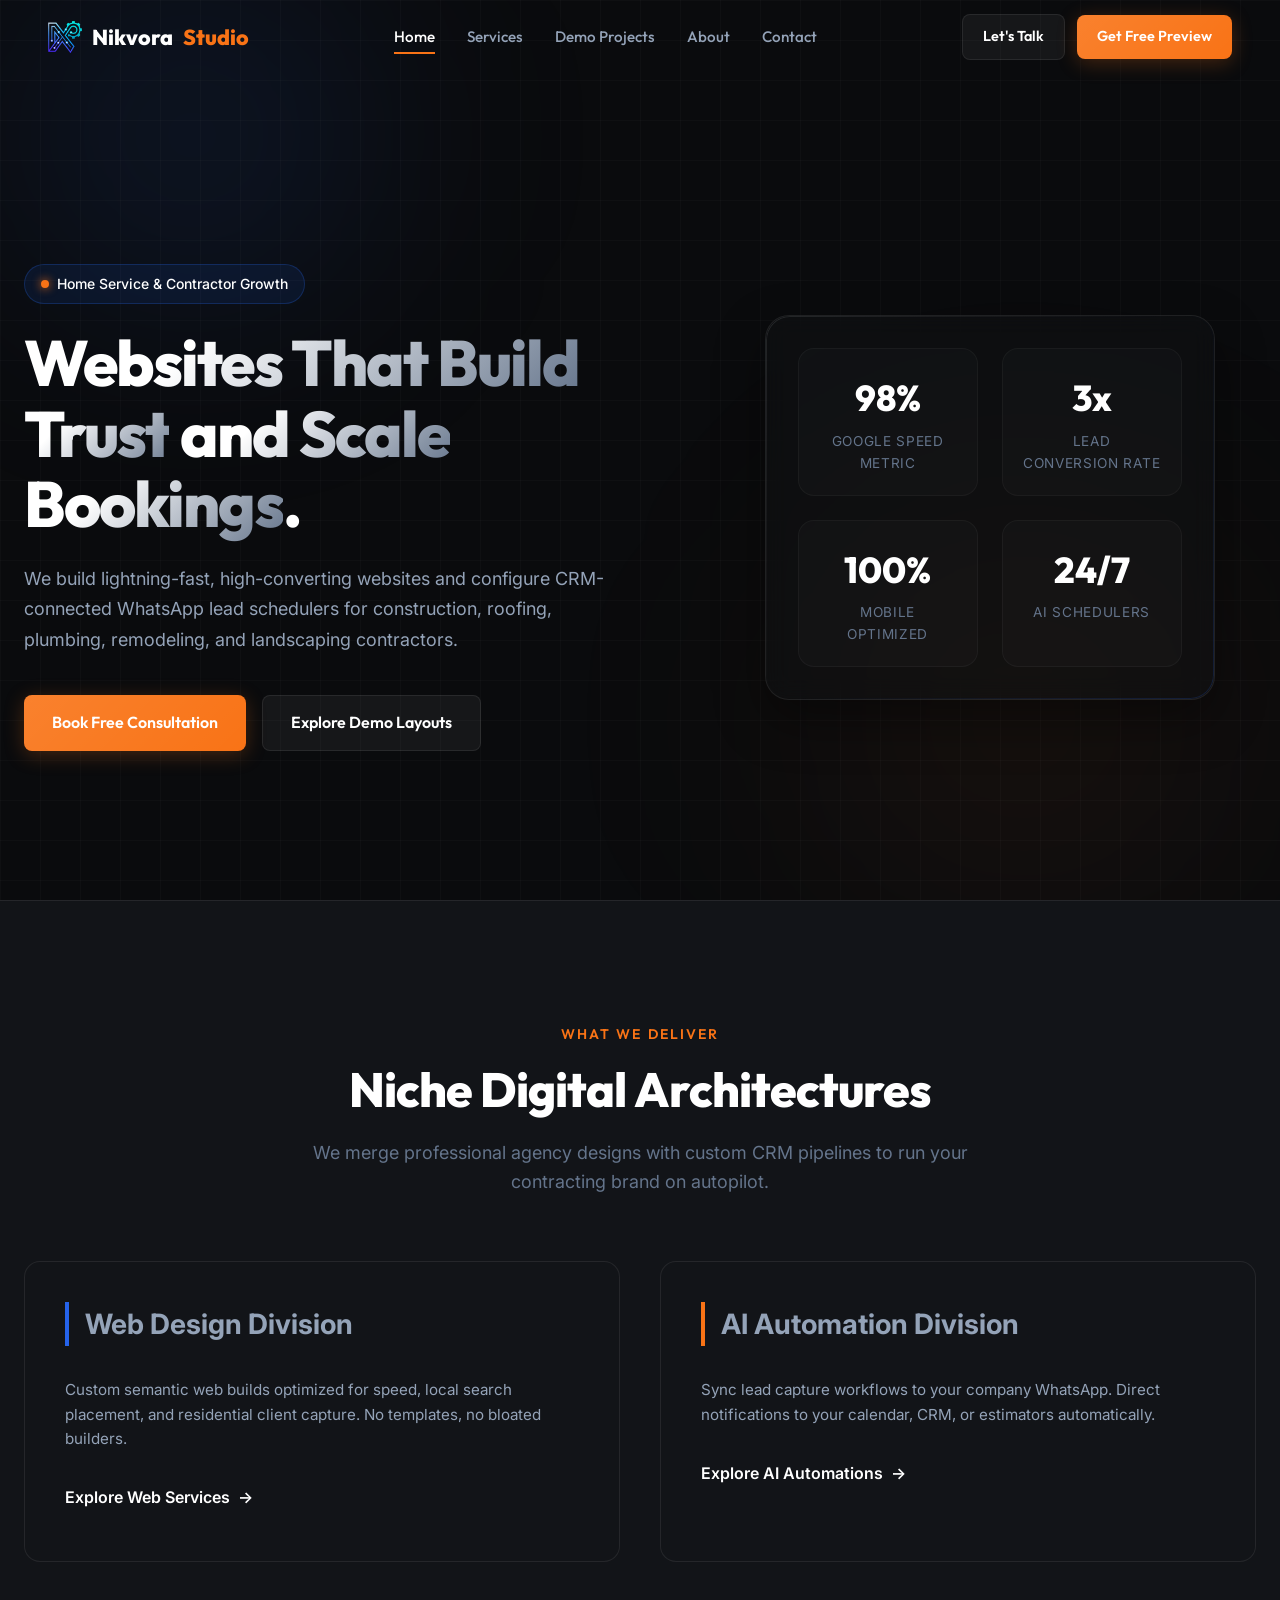
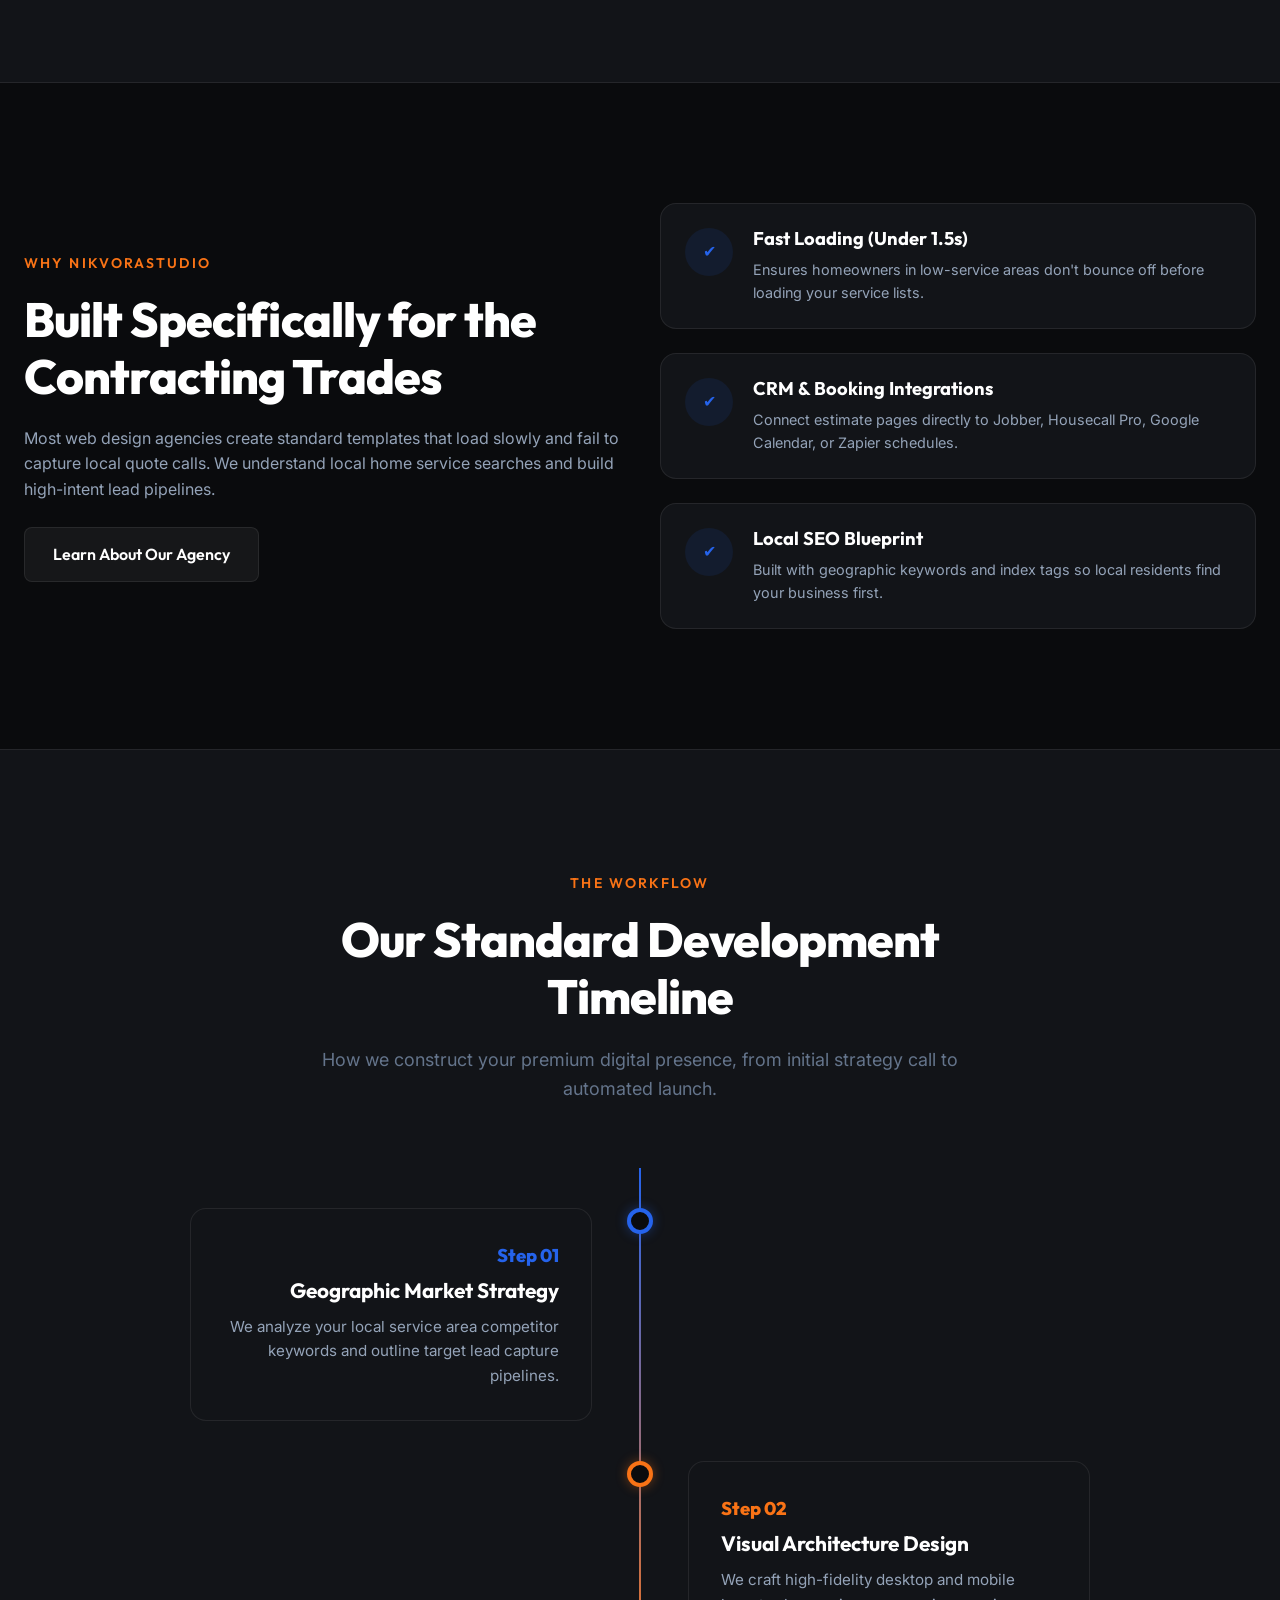
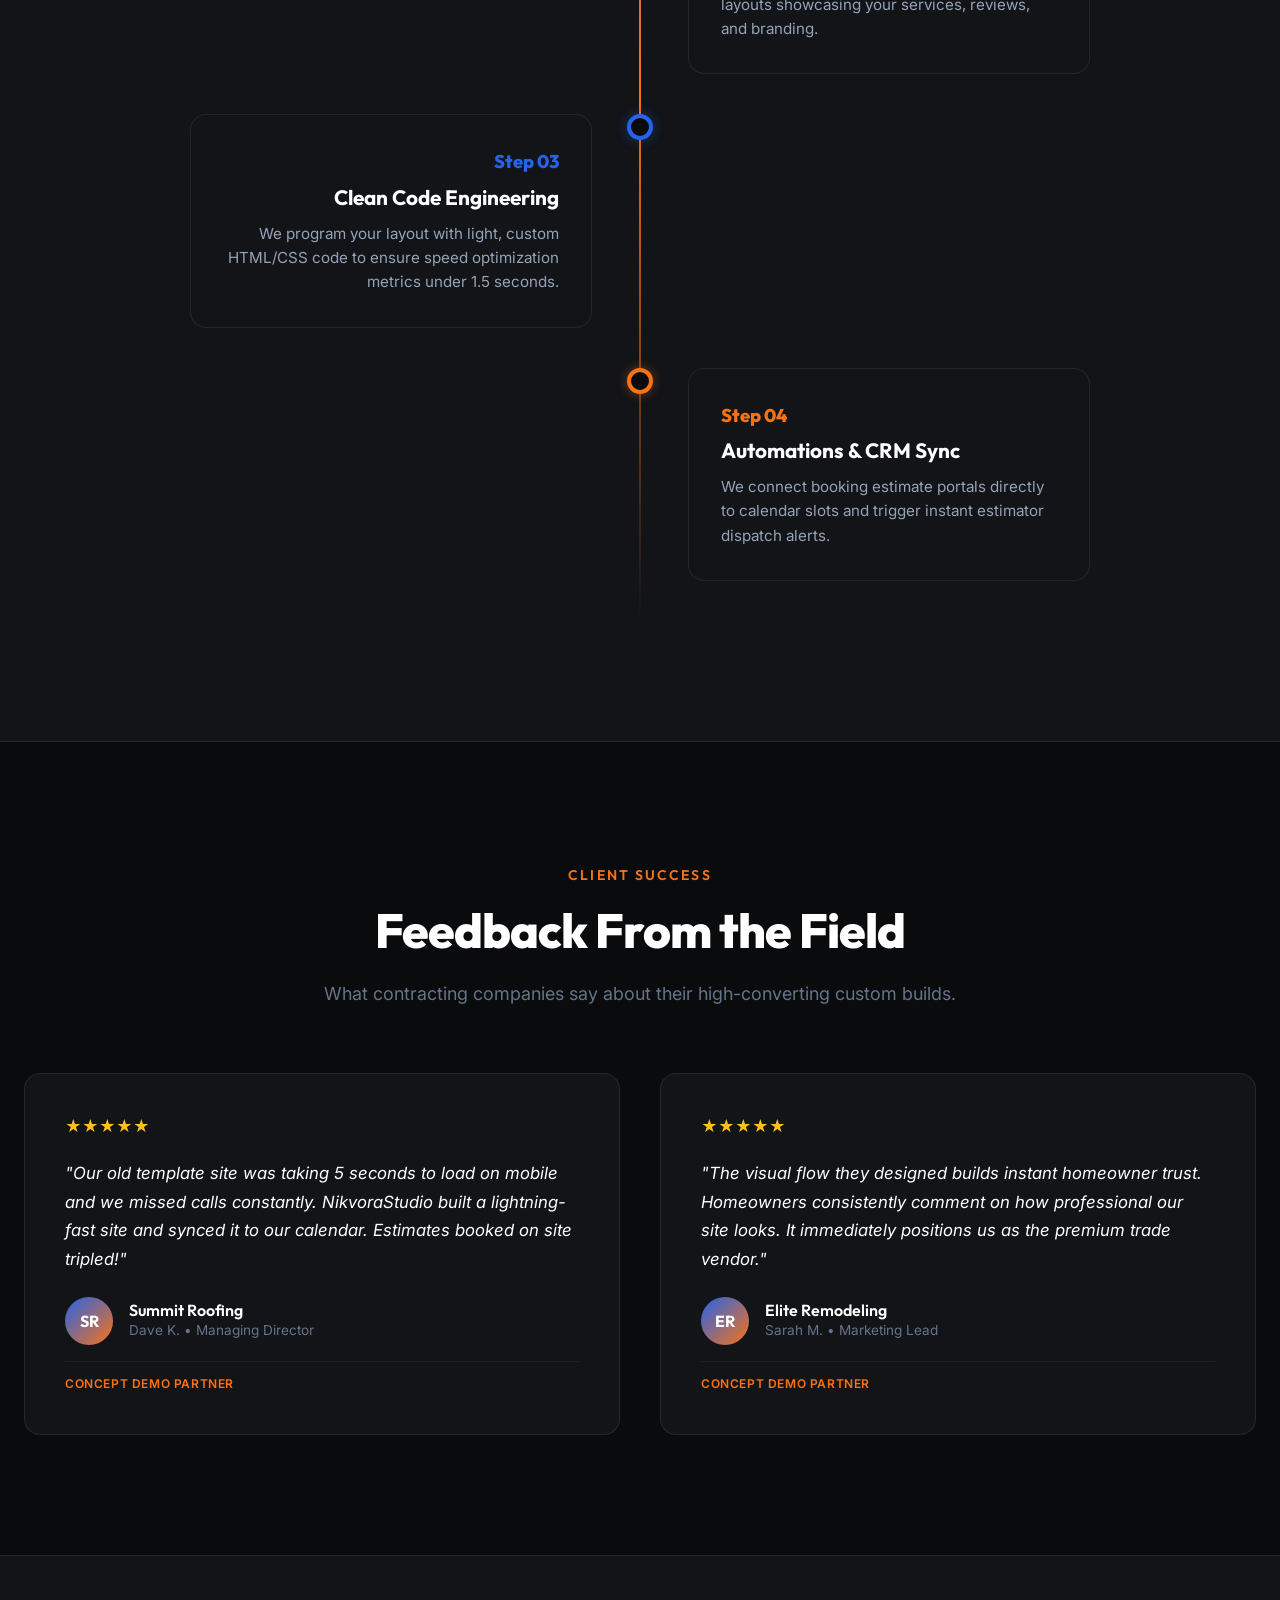
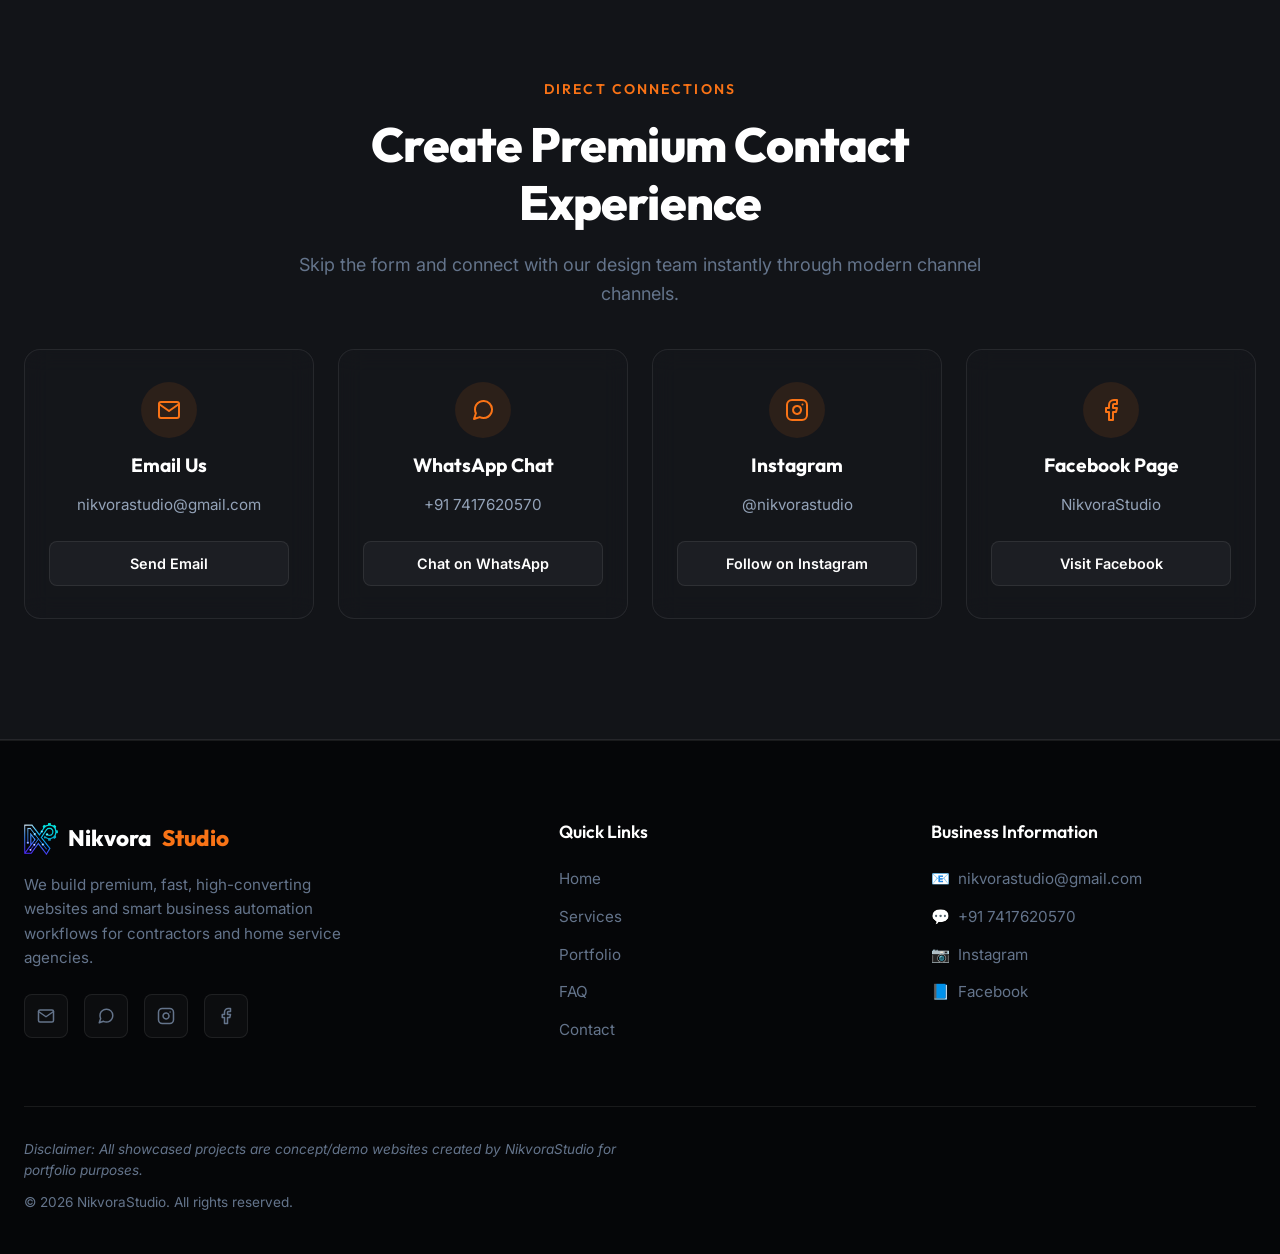
==== index.html @ 8a3927a9 "first commit" ====
<!DOCTYPE html>
<html lang="en">
<head>
  <meta charset="UTF-8">
  <meta name="viewport" content="width=device-width, initial-scale=1.0">
  <title>Premium Web Design & AI Automation for Contractors - NikvoraStudio</title>
  
  <!-- SEO Meta Tags -->
  <meta name="description" content="NikvoraStudio builds fast, premium, high-converting websites and CRM-connected AI booking automation for construction, roofing, plumbing, landscaping, and home remodeling trades.">
  <link rel="canonical" href="https://nikvorastudio.com/index.html">
  
  <!-- Open Graph -->
  <meta property="og:type" content="website">
  <meta property="og:url" content="https://nikvorastudio.com/index.html">
  <meta property="og:title" content="Premium Web Design & AI Automation for Contractors - NikvoraStudio">
  <meta property="og:description" content="NikvoraStudio builds fast, premium, high-converting websites and CRM-connected AI booking automation for construction, roofing, plumbing, landscaping, and home remodeling trades.">
  <meta property="og:image" content="assets/images/stonebridge_mockup.png">

  <!-- Twitter -->
  <meta property="twitter:card" content="summary_large_image">
  <meta property="twitter:url" content="https://nikvorastudio.com/index.html">
  <meta property="twitter:title" content="Premium Web Design & AI Automation for Contractors - NikvoraStudio">
  <meta property="twitter:description" content="NikvoraStudio builds fast, premium, high-converting websites and CRM-connected AI booking automation for construction, roofing, plumbing, landscaping, and home remodeling trades.">
  <meta property="twitter:image" content="assets/images/stonebridge_mockup.png">

  <!-- Favicon -->
  <link rel="icon" href="assets/icons/favicon.png" type="image/png">
  <link rel="manifest" href="manifest.json">
  <meta name="theme-color" content="#0a0b0d">

  <!-- Security Headers -->
  <meta http-equiv="X-Content-Type-Options" content="nosniff">
  <meta http-equiv="X-Frame-Options" content="DENY">
  <meta name="referrer" content="strict-origin-when-cross-origin">
  <meta http-equiv="Permissions-Policy" content="camera=(), microphone=(), geolocation=()">

  <!-- Stylesheets -->
  <link rel="stylesheet" href="css/style.css?v=1.2">
  <link rel="stylesheet" href="css/animations.css">

  <!-- Structured Data (JSON-LD) -->
  <script type="application/ld+json">
  {
    "@context": "https://schema.org",
    "@type": "Organization",
    "name": "NikvoraStudio",
    "url": "https://nikvorastudio.com",
    "logo": "https://nikvorastudio.com/assets/images/logo_icon.png",
    "description": "Premium web design and AI automation agency for contractors and home service businesses.",
    "email": "nikvorastudio@gmail.com",
    "telephone": "+917417620570",
    "sameAs": [
      "https://www.instagram.com/nikvorastudio",
      "https://www.facebook.com/share/192GJzBJwP/"
    ],
    "contactPoint": {
      "@type": "ContactPoint",
      "telephone": "+917417620570",
      "contactType": "customer service",
      "availableLanguage": ["English", "Hindi"]
    }
  }
  </script>
</head>
<body>

  <!-- Skip Navigation (Accessibility) -->
  <a href="#main-content" class="skip-link">Skip to main content</a>

  <!-- Navigation Header -->
  <header>
    <div class="nav-container">
      <a href="index.html" class="logo" aria-label="NikvoraStudio Home">
        <img src="assets/images/logo_icon.png?v=1.1" alt="NikvoraStudio Logo" class="logo-img">
        Nikvora<span>Studio</span>
      </a>
      
      <nav aria-label="Main Navigation">
        <ul class="nav-menu">
          <li><a href="index.html" class="nav-link active">Home</a></li>
          <li><a href="services.html" class="nav-link">Services</a></li>
          <li><a href="projects.html" class="nav-link">Demo Projects</a></li>
          <li><a href="about.html" class="nav-link">About</a></li>
          <li><a href="contact.html" class="nav-link">Contact</a></li>
        </ul>
      </nav>

      <div class="nav-cta">
        <a href="https://wa.me/917417620570" target="_blank" rel="noopener noreferrer" class="btn btn-secondary" style="padding: 10px 20px; font-size: 0.9rem; margin-right: 12px;">Let's Talk</a>
        <a href="contact.html" class="btn btn-primary" style="padding: 10px 20px; font-size: 0.9rem;">Get Free Preview</a>
      </div>

      <button class="menu-toggle" aria-label="Toggle Mobile Menu" aria-expanded="false">
        <span></span>
        <span></span>
        <span></span>
      </button>
    </div>
  </header>

  <!-- Mobile Drawer Menu -->
  <div class="mobile-nav" aria-label="Mobile Navigation">
    <ul class="nav-menu-mobile">
      <li><a href="index.html" class="nav-link active">Home</a></li>
      <li><a href="services.html" class="nav-link">Services</a></li>
      <li><a href="projects.html" class="nav-link">Demo Projects</a></li>
      <li><a href="about.html" class="nav-link">About</a></li>
      <li><a href="contact.html" class="nav-link">Contact</a></li>
    </ul>
    <a href="https://wa.me/917417620570" target="_blank" rel="noopener noreferrer" class="btn btn-secondary" style="width: 100%; margin-bottom: 12px;">Let's Talk</a>
    <a href="contact.html" class="btn btn-primary" style="width: 100%;">Get Free Preview</a>
  </div>

  <!-- Hero Section -->
  <main id="main-content">
  <section class="hero">
    <div class="animated-bg-grid" aria-hidden="true"></div>
    <div class="hero-gradient" aria-hidden="true"></div>
    <div class="hero-gradient-2" aria-hidden="true"></div>
    <div class="container">
      <div class="hero-grid">
        <div class="hero-content reveal-on-scroll">
          <div class="hero-badge">
            <span></span> Home Service & Contractor Growth
          </div>
          <h1 class="hero-title">
            <span>Websites That Build</span> <span class="hero-title-highlight">Trust</span> <span>and Scale</span> <span class="hero-title-highlight">Bookings</span>.
          </h1>
          <p class="hero-desc">
            We build lightning-fast, high-converting websites and configure CRM-connected WhatsApp lead schedulers for construction, roofing, plumbing, remodeling, and landscaping contractors.
          </p>
          <div class="btn-group">
            <a href="https://wa.me/917417620570" target="_blank" rel="noopener noreferrer" class="btn btn-primary">Book Free Consultation</a>
            <a href="projects.html" class="btn btn-secondary">Explore Demo Layouts</a>
          </div>
        </div>
        
        <div class="hero-visual reveal-on-scroll reveal-delay-200">
          <div class="hero-card">
            <div class="hero-stat-grid">
              <!-- Stat 1 -->
              <div class="hero-stat-card">
                <div class="hero-stat-num">98%</div>
                <div class="hero-stat-label">Google Speed Metric</div>
              </div>
              <!-- Stat 2 -->
              <div class="hero-stat-card">
                <div class="hero-stat-num">3x</div>
                <div class="hero-stat-label">Lead Conversion Rate</div>
              </div>
              <!-- Stat 3 -->
              <div class="hero-stat-card">
                <div class="hero-stat-num">100%</div>
                <div class="hero-stat-label">Mobile Optimized</div>
              </div>
              <!-- Stat 4 -->
              <div class="hero-stat-card">
                <div class="hero-stat-num">24/7</div>
                <div class="hero-stat-label">AI Schedulers</div>
              </div>
            </div>
          </div>
        </div>
      </div>
    </div>
  </section>

  <!-- Core Divisions Section -->
  <section class="section section-alt" id="services-preview">
    <div class="container">
      <div class="section-header reveal-on-scroll">
        <span class="section-tag">What We Deliver</span>
        <h2 class="section-title">Niche Digital Architectures</h2>
        <p class="section-subtitle">We merge professional agency designs with custom CRM pipelines to run your contracting brand on autopilot.</p>
      </div>

      <div class="grid-2">
        <div class="service-card reveal-on-scroll">
          <span class="service-category-title">Web Design Division</span>
          <p style="margin-bottom: 24px;">Custom semantic web builds optimized for speed, local search placement, and residential client capture. No templates, no bloated builders.</p>
          <a href="services.html#web-design" class="btn-text">Explore Web Services</a>
        </div>
        <div class="service-card ai-card reveal-on-scroll reveal-delay-100">
          <span class="service-category-title ai-accent">AI Automation Division</span>
          <p style="margin-bottom: 24px;">Sync lead capture workflows to your company WhatsApp. Direct notifications to your calendar, CRM, or estimators automatically.</p>
          <a href="services.html#ai-automation" class="btn-text">Explore AI Automations</a>
        </div>
      </div>
    </div>
  </section>

  <!-- Why Choose Us Bento Section -->
  <section class="section" id="choose-us">
    <div class="container">
      <div class="grid-2 why-grid">
        <div class="reveal-on-scroll">
          <span class="section-tag">Why NikvoraStudio</span>
          <h2 class="section-title">Built Specifically for the Contracting Trades</h2>
          <p style="margin-bottom: 24px; color: var(--text-body);">Most web design agencies create standard templates that load slowly and fail to capture local quote calls. We understand local home service searches and build high-intent lead pipelines.</p>
          <a href="about.html" class="btn btn-secondary">Learn About Our Agency</a>
        </div>
        
        <div class="why-list reveal-on-scroll reveal-delay-200">
          <div class="why-item">
            <div class="why-icon">✔</div>
            <div class="why-item-content">
              <h3>Fast Loading (Under 1.5s)</h3>
              <p>Ensures homeowners in low-service areas don't bounce off before loading your service lists.</p>
            </div>
          </div>
          <div class="why-item">
            <div class="why-icon">✔</div>
            <div class="why-item-content">
              <h3>CRM &amp; Booking Integrations</h3>
              <p>Connect estimate pages directly to Jobber, Housecall Pro, Google Calendar, or Zapier schedules.</p>
            </div>
          </div>
          <div class="why-item">
            <div class="why-icon">✔</div>
            <div class="why-item-content">
              <h3>Local SEO Blueprint</h3>
              <p>Built with geographic keywords and index tags so local residents find your business first.</p>
            </div>
          </div>
        </div>
      </div>
    </div>
  </section>

  <!-- Process Timeline Section -->
  <section class="section section-alt" id="process">
    <div class="container">
      <div class="section-header reveal-on-scroll">
        <span class="section-tag">The Workflow</span>
        <h2 class="section-title">Our Standard Development Timeline</h2>
        <p class="section-subtitle">How we construct your premium digital presence, from initial strategy call to automated launch.</p>
      </div>

      <div class="timeline reveal-on-scroll">
        <!-- Step 1 -->
        <div class="timeline-item">
          <div class="timeline-dot"></div>
          <div class="timeline-content">
            <span class="timeline-num">Step 01</span>
            <h3>Geographic Market Strategy</h3>
            <p>We analyze your local service area competitor keywords and outline target lead capture pipelines.</p>
          </div>
        </div>
        <!-- Step 2 -->
        <div class="timeline-item">
          <div class="timeline-dot"></div>
          <div class="timeline-content">
            <span class="timeline-num">Step 02</span>
            <h3>Visual Architecture Design</h3>
            <p>We craft high-fidelity desktop and mobile layouts showcasing your services, reviews, and branding.</p>
          </div>
        </div>
        <!-- Step 3 -->
        <div class="timeline-item">
          <div class="timeline-dot"></div>
          <div class="timeline-content">
            <span class="timeline-num">Step 03</span>
            <h3>Clean Code Engineering</h3>
            <p>We program your layout with light, custom HTML/CSS code to ensure speed optimization metrics under 1.5 seconds.</p>
          </div>
        </div>
        <!-- Step 4 -->
        <div class="timeline-item">
          <div class="timeline-dot"></div>
          <div class="timeline-content">
            <span class="timeline-num">Step 04</span>
            <h3>Automations &amp; CRM Sync</h3>
            <p>We connect booking estimate portals directly to calendar slots and trigger instant estimator dispatch alerts.</p>
          </div>
        </div>
      </div>
    </div>
  </section>

  <!-- Interactive Testimonials Section -->
  <section class="section" id="testimonials">
    <div class="container">
      <div class="section-header reveal-on-scroll">
        <span class="section-tag">Client Success</span>
        <h2 class="section-title">Feedback From the Field</h2>
        <p class="section-subtitle">What contracting companies say about their high-converting custom builds.</p>
      </div>

      <div class="grid-2">
        <div class="testimonial-card reveal-on-scroll">
          <div class="testimonial-rating">★★★★★</div>
          <p class="testimonial-text">"Our old template site was taking 5 seconds to load on mobile and we missed calls constantly. NikvoraStudio built a lightning-fast site and synced it to our calendar. Estimates booked on site tripled!"</p>
          <div class="testimonial-author">
            <div class="testimonial-avatar">SR</div>
            <div class="testimonial-meta">
              <h4>Summit Roofing</h4>
              <p>Dave K. • Managing Director</p>
            </div>
          </div>
          <div class="testimonial-demo-tag">Concept Demo Partner</div>
        </div>
        
        <div class="testimonial-card reveal-on-scroll reveal-delay-100">
          <div class="testimonial-rating">★★★★★</div>
          <p class="testimonial-text">"The visual flow they designed builds instant homeowner trust. Homeowners consistently comment on how professional our site looks. It immediately positions us as the premium trade vendor."</p>
          <div class="testimonial-author">
            <div class="testimonial-avatar">ER</div>
            <div class="testimonial-meta">
              <h4>Elite Remodeling</h4>
              <p>Sarah M. • Marketing Lead</p>
            </div>
          </div>
          <div class="testimonial-demo-tag">Concept Demo Partner</div>
        </div>
      </div>
    </div>
  </section>

  <!-- Contact Cards Experience Section -->
  <section class="section section-alt" id="connect">
    <div class="container">
      <div class="section-header reveal-on-scroll" style="margin-bottom: 40px;">
        <span class="section-tag">Direct Connections</span>
        <h2 class="section-title">Create Premium Contact Experience</h2>
        <p class="section-subtitle">Skip the form and connect with our design team instantly through modern channel channels.</p>
      </div>

      <div class="contact-method-grid reveal-on-scroll">
        <!-- Card 1: Email -->
        <div class="contact-method-card glass-panel glow-card">
          <div class="contact-method-icon">
            <svg viewBox="0 0 24 24" fill="none" stroke="currentColor" stroke-width="2" stroke-linecap="round" stroke-linejoin="round" aria-hidden="true">
              <path d="M4 4h16c1.1 0 2 .9 2 2v12c0 1.1-.9 2-2 2H4c-1.1 0-2-.9-2-2V6c0-1.1.9-2 2-2z"></path>
              <polyline points="22,6 12,13 2,6"></polyline>
            </svg>
          </div>
          <h3 class="contact-method-title">Email Us</h3>
          <p class="contact-method-desc">nikvorastudio@gmail.com</p>
          <a href="mailto:nikvorastudio@gmail.com" class="contact-method-btn" target="_blank" rel="noopener noreferrer">Send Email</a>
        </div>

        <!-- Card 2: WhatsApp -->
        <div class="contact-method-card glass-panel glow-card">
          <div class="contact-method-icon">
            <svg viewBox="0 0 24 24" fill="none" stroke="currentColor" stroke-width="2" stroke-linecap="round" stroke-linejoin="round" aria-hidden="true">
              <path d="M21 11.5a8.38 8.38 0 0 1-.9 3.8 8.5 8.5 0 0 1-7.6 4.7 8.38 8.38 0 0 1-3.8-.9L3 21l1.9-5.7a8.38 8.38 0 0 1-.9-3.8 8.5 8.5 0 0 1 4.7-7.6 8.38 8.38 0 0 1 3.8-.9h.5a8.48 8.48 0 0 1 8 8v.5z"></path>
            </svg>
          </div>
          <h3 class="contact-method-title">WhatsApp Chat</h3>
          <p class="contact-method-desc">+91 7417620570</p>
          <a href="https://wa.me/917417620570" class="contact-method-btn" target="_blank" rel="noopener noreferrer">Chat on WhatsApp</a>
        </div>

        <!-- Card 3: Instagram -->
        <div class="contact-method-card glass-panel glow-card">
          <div class="contact-method-icon">
            <svg viewBox="0 0 24 24" fill="none" stroke="currentColor" stroke-width="2" stroke-linecap="round" stroke-linejoin="round" aria-hidden="true">
              <rect x="2" y="2" width="20" height="20" rx="5" ry="5"></rect>
              <path d="M16 11.37A4 4 0 1 1 12.63 8 4 4 0 0 1 16 11.37z"></path>
              <line x1="17.5" y1="6.5" x2="17.51" y2="6.5"></line>
            </svg>
          </div>
          <h3 class="contact-method-title">Instagram</h3>
          <p class="contact-method-desc">@nikvorastudio</p>
          <a href="https://www.instagram.com/nikvorastudio?igsh=MWVzdHZkODl2YmxhbA==" class="contact-method-btn" target="_blank" rel="noopener noreferrer">Follow on Instagram</a>
        </div>

        <!-- Card 4: Facebook -->
        <div class="contact-method-card glass-panel glow-card">
          <div class="contact-method-icon">
            <svg viewBox="0 0 24 24" fill="none" stroke="currentColor" stroke-width="2" stroke-linecap="round" stroke-linejoin="round" aria-hidden="true">
              <path d="M18 2h-3a5 5 0 0 0-5 5v3H7v4h3v8h4v-8h3l1-4h-4V7a1 1 0 0 1 1-1h3z"></path>
            </svg>
          </div>
          <h3 class="contact-method-title">Facebook Page</h3>
          <p class="contact-method-desc">NikvoraStudio</p>
          <a href="https://www.facebook.com/share/192GJzBJwP/" class="contact-method-btn" target="_blank" rel="noopener noreferrer">Visit Facebook</a>
        </div>
      </div>
    </div>
  </section>

  <!-- Footer -->
  <footer>
    <div class="container">
      <div class="footer-grid">
        <div class="footer-brand">
          <a href="index.html" class="logo" aria-label="NikvoraStudio Home" style="font-size: 1.4rem;">
            <img src="assets/images/logo_icon.png?v=1.1" alt="NikvoraStudio Logo" class="logo-img" style="height: 32px;">
            Nikvora<span>Studio</span>
          </a>
          <p>We build premium, fast, high-converting websites and smart business automation workflows for contractors and home service agencies.</p>
          
          <div class="social-icons-row" style="margin-top: 24px;">
            <a href="mailto:nikvorastudio@gmail.com" class="social-btn" target="_blank" rel="noopener noreferrer" aria-label="Send Email">
              <svg viewBox="0 0 24 24" fill="none" stroke="currentColor" stroke-width="2" stroke-linecap="round" stroke-linejoin="round"><path d="M4 4h16c1.1 0 2 .9 2 2v12c0 1.1-.9 2-2 2H4c-1.1 0-2-.9-2-2V6c0-1.1.9-2 2-2z"></path><polyline points="22,6 12,13 2,6"></polyline></svg>
            </a>
            <a href="https://wa.me/917417620570" class="social-btn" target="_blank" rel="noopener noreferrer" aria-label="Chat on WhatsApp">
              <svg viewBox="0 0 24 24" fill="none" stroke="currentColor" stroke-width="2" stroke-linecap="round" stroke-linejoin="round"><path d="M21 11.5a8.38 8.38 0 0 1-.9 3.8 8.5 8.5 0 0 1-7.6 4.7 8.38 8.38 0 0 1-3.8-.9L3 21l1.9-5.7a8.38 8.38 0 0 1-.9-3.8 8.5 8.5 0 0 1 4.7-7.6 8.38 8.38 0 0 1 3.8-.9h.5a8.48 8.48 0 0 1 8 8v.5z"></path></svg>
            </a>
            <a href="https://www.instagram.com/nikvorastudio?igsh=MWVzdHZkODl2YmxhbA==" class="social-btn" target="_blank" rel="noopener noreferrer" aria-label="Follow on Instagram">
              <svg viewBox="0 0 24 24" fill="none" stroke="currentColor" stroke-width="2" stroke-linecap="round" stroke-linejoin="round"><rect x="2" y="2" width="20" height="20" rx="5" ry="5"></rect><path d="M16 11.37A4 4 0 1 1 12.63 8 4 4 0 0 1 16 11.37z"></path><line x1="17.5" y1="6.5" x2="17.51" y2="6.5"></line></svg>
            </a>
            <a href="https://www.facebook.com/share/192GJzBJwP/" class="social-btn" target="_blank" rel="noopener noreferrer" aria-label="Visit Facebook">
              <svg viewBox="0 0 24 24" fill="none" stroke="currentColor" stroke-width="2" stroke-linecap="round" stroke-linejoin="round"><path d="M18 2h-3a5 5 0 0 0-5 5v3H7v4h3v8h4v-8h3l1-4h-4V7a1 1 0 0 1 1-1h3z"></path></svg>
            </a>
          </div>
        </div>

        <div class="footer-nav">
          <h4>Quick Links</h4>
          <ul>
            <li><a href="index.html">Home</a></li>
            <li><a href="services.html">Services</a></li>
            <li><a href="projects.html">Portfolio</a></li>
            <li><a href="services.html#faq">FAQ</a></li>
            <li><a href="contact.html">Contact</a></li>
          </ul>
        </div>

        <div class="footer-nav">
          <h4>Business Information</h4>
          <ul>
            <li><a href="mailto:nikvorastudio@gmail.com"><span style="margin-right: 8px;">📧</span>nikvorastudio@gmail.com</a></li>
            <li><a href="https://wa.me/917417620570" target="_blank" rel="noopener noreferrer"><span style="margin-right: 8px;">💬</span>+91 7417620570</a></li>
            <li><a href="https://www.instagram.com/nikvorastudio?igsh=MWVzdHZkODl2YmxhbA==" target="_blank" rel="noopener noreferrer"><span style="margin-right: 8px;">📷</span>Instagram</a></li>
            <li><a href="https://www.facebook.com/share/192GJzBJwP/" target="_blank" rel="noopener noreferrer"><span style="margin-right: 8px;">📘</span>Facebook</a></li>
          </ul>
        </div>
      </div>

      <div class="footer-bottom">
        <div>
          <p class="footer-disclaimer">Disclaimer: All showcased projects are concept/demo websites created by NikvoraStudio for portfolio purposes.</p>
          <p style="margin-top: 12px;">&copy; 2026 NikvoraStudio. All rights reserved.</p>
        </div>
      </div>
    </div>
  </footer>
  </main>

  <!-- Scripts -->
  <script src="js/main.js"></script>
</body>
</html>
---- css/style.css ----
/*
 * NikvoraStudio Global Stylesheet
 * Premium, Modern, and High-Converting Agency Style
 */

@import url('https://fonts.googleapis.com/css2?family=Inter:wght@300;400;500;600;700&family=Outfit:wght@400;500;600;700;800&display=swap');

/* --- Design Tokens / Variables --- */
:root {
  --font-heading: 'Outfit', sans-serif;
  --font-body: 'Inter', sans-serif;

  /* Colors */
  --bg-dark-raw: 10, 11, 13; /* rgb equivalent for #0a0b0d */
  --bg-dark: rgb(var(--bg-dark-raw));
  --bg-surface-raw: 18, 20, 24; /* #121418 */
  --bg-surface: rgb(var(--bg-surface-raw));
  --bg-surface-hover: rgb(26, 29, 35);
  
  --text-white: #ffffff;
  --text-light: #f3f4f6;
  --text-body: #94a3b8;
  --text-muted: #64748b;
  
  --accent-blue-raw: 37, 99, 235; /* #2563eb */
  --accent-blue: rgb(var(--accent-blue-raw));
  --accent-blue-glow: rgba(var(--accent-blue-raw), 0.15);
  
  --accent-orange-raw: 249, 115, 22; /* #f97316 */
  --accent-orange: rgb(var(--accent-orange-raw));
  --accent-orange-hover: #ea580c;
  --accent-orange-glow: rgba(var(--accent-orange-raw), 0.25);
  
  --border-color: rgba(255, 255, 255, 0.08);
  --border-focus: rgba(37, 99, 235, 0.4);
  
  /* Layout & Spacing */
  --container-width: 1280px;
  --header-height: 75px;
  --header-height-shrink: 75px;
  --border-radius-sm: 8px;
  --border-radius-md: 16px;
  --border-radius-lg: 24px;
  --transition-smooth: all 0.3s cubic-bezier(0.4, 0, 0.2, 1);
  --transition-elastic: all 0.5s cubic-bezier(0.175, 0.885, 0.32, 1.275);
}

/* --- Base & Resets --- */
*, *::before, *::after {
  box-sizing: border-box;
  margin: 0;
  padding: 0;
}

html {
  scroll-behavior: smooth;
  font-size: 16px;
  -webkit-font-smoothing: antialiased;
}

body {
  background-color: var(--bg-dark);
  color: var(--text-body);
  font-family: var(--font-body);
  line-height: 1.6;
  overflow-x: hidden;
}

/* Prevent scrolling when mobile menu is open */
body.no-scroll {
  overflow: hidden;
}

/* Custom Scrollbar */
::-webkit-scrollbar {
  width: 10px;
}
::-webkit-scrollbar-track {
  background: var(--bg-dark);
}
::-webkit-scrollbar-thumb {
  background: rgba(255, 255, 255, 0.1);
  border-radius: 5px;
  border: 2px solid var(--bg-dark);
}
::-webkit-scrollbar-thumb:hover {
  background: var(--accent-orange);
}

/* --- Typography --- */
h1, h2, h3, h4, h5, h6 {
  font-family: var(--font-heading);
  color: var(--text-white);
  font-weight: 700;
  line-height: 1.2;
}

p {
  color: var(--text-body);
}

a {
  color: inherit;
  text-decoration: none;
  transition: var(--transition-smooth);
}

/* --- Layout Components --- */
.container {
  width: 100%;
  max-width: var(--container-width);
  margin: 0 auto;
  padding: 0 24px;
}

@media (max-width: 480px) {
  .container {
    padding: 0 16px;
  }
}

.section {
  padding: 120px 0;
  position: relative;
}

@media (max-width: 767px) {
  .section {
    padding: 72px 0;
  }
}

@media (max-width: 480px) {
  .section {
    padding: 56px 0;
  }
}

.section-alt {
  background-color: var(--bg-surface);
  border-top: 1px solid var(--border-color);
  border-bottom: 1px solid var(--border-color);
}

.section-header {
  max-width: 700px;
  margin: 0 auto 64px auto;
  text-align: center;
}

@media (max-width: 767px) {
  .section-header {
    margin-bottom: 40px;
  }
}

.section-tag {
  display: inline-block;
  font-family: var(--font-heading);
  font-size: 0.875rem;
  font-weight: 600;
  text-transform: uppercase;
  letter-spacing: 0.15em;
  color: var(--accent-orange);
  margin-bottom: 16px;
}

.section-title {
  font-size: 2.5rem;
  font-weight: 800;
  margin-bottom: 20px;
  letter-spacing: -0.02em;
}

@media (max-width: 480px) {
  .section-title {
    font-size: 1.75rem;
  }
}

@media (min-width: 768px) {
  .section-title {
    font-size: 3rem;
  }
}

.section-subtitle {
  font-size: 1.125rem;
  color: var(--text-muted);
}

/* Grid Layouts */
.grid-2 {
  display: grid;
  grid-template-columns: 1fr;
  gap: 40px;
}

.grid-3 {
  display: grid;
  grid-template-columns: 1fr;
  gap: 32px;
}

@media (min-width: 768px) {
  .grid-2 {
    grid-template-columns: repeat(2, 1fr);
  }
  .grid-3 {
    grid-template-columns: repeat(2, 1fr);
  }
}

@media (min-width: 1024px) {
  .grid-3 {
    grid-template-columns: repeat(3, 1fr);
  }
}

/* --- Buttons --- */
.btn-group {
  display: flex;
  flex-wrap: wrap;
  gap: 16px;
}

@media (max-width: 480px) {
  .btn-group {
    flex-direction: column;
    gap: 12px;
  }
  .btn-group .btn {
    width: 100%;
    text-align: center;
  }
}

.btn {
  display: inline-flex;
  align-items: center;
  justify-content: center;
  padding: 14px 28px;
  border-radius: var(--border-radius-sm);
  font-family: var(--font-heading);
  font-size: 1rem;
  font-weight: 600;
  cursor: pointer;
  transition: var(--transition-smooth);
  position: relative;
  overflow: hidden;
  z-index: 1;
}

.btn-primary {
  background-color: var(--accent-orange);
  color: var(--text-white);
  border: none;
  box-shadow: 0 4px 20px var(--accent-orange-glow);
}

.btn-primary::before {
  content: '';
  position: absolute;
  top: 0;
  left: 0;
  width: 100%;
  height: 100%;
  background: linear-gradient(135deg, rgba(255,255,255,0.1), rgba(255,255,255,0));
  z-index: -1;
  transition: var(--transition-smooth);
}

.btn-primary:hover {
  background-color: var(--accent-orange-hover);
  transform: translateY(-2px);
  box-shadow: 0 6px 24px rgba(var(--accent-orange-raw), 0.4);
}

.btn-secondary {
  background-color: rgba(255, 255, 255, 0.05);
  color: var(--text-white);
  border: 1px solid var(--border-color);
}

.btn-secondary:hover {
  background-color: rgba(255, 255, 255, 0.1);
  border-color: var(--text-white);
  transform: translateY(-2px);
}

.btn-text {
  padding: 10px 0;
  color: var(--text-white);
  font-weight: 600;
  display: inline-flex;
  align-items: center;
  gap: 8px;
  background: none;
  border: none;
}

.btn-text::after {
  content: '→';
  transition: var(--transition-smooth);
}

.btn-text:hover::after {
  transform: translateX(6px);
}

/* --- Header / Navigation --- */
header {
  position: fixed;
  top: 0;
  left: 0;
  width: 100%;
  height: var(--header-height);
  z-index: 1100;
  transition: var(--transition-smooth);
  border-bottom: 1px solid transparent;
}

header.scrolled {
  height: var(--header-height-shrink);
  background-color: rgba(var(--bg-dark-raw), 0.85);
  backdrop-filter: blur(16px);
  -webkit-backdrop-filter: blur(16px);
  border-bottom: 1px solid var(--border-color);
  box-shadow: 0 10px 30px rgba(0, 0, 0, 0.3);
}

.nav-container {
  display: flex;
  align-items: center;
  justify-content: space-between;
  height: 100%;
  max-width: var(--container-width);
  margin: 0 auto;
  padding: 0 20px;
}

@media (min-width: 768px) {
  .nav-container {
    padding: 0 32px;
  }
}

@media (min-width: 1024px) {
  .nav-container {
    padding: 0 48px;
  }
}

.logo {
  display: flex;
  align-items: center;
  gap: 10px;
  font-family: var(--font-heading);
  font-size: 1.35rem;
  font-weight: 800;
  color: var(--text-white);
  height: 100%;
}

.logo span {
  color: var(--accent-orange);
}

.logo-img {
  height: 28px;
  width: auto;
  object-fit: contain;
  display: block;
}

@media (min-width: 1024px) {
  .logo-img {
    height: 32px;
  }
}

.logo-icon {
  display: none;
}

.nav-menu {
  display: none;
  list-style: none;
  align-items: center;
  gap: 32px;
}

.nav-link {
  font-family: var(--font-heading);
  font-size: 0.95rem;
  font-weight: 500;
  color: var(--text-body);
  position: relative;
  padding: 8px 0;
}

.nav-link:hover, .nav-link.active {
  color: var(--text-white);
}

.nav-link::after {
  content: '';
  position: absolute;
  bottom: 0;
  left: 0;
  width: 0;
  height: 2px;
  background-color: var(--accent-orange);
  transition: var(--transition-smooth);
}

.nav-link:hover::after, .nav-link.active::after {
  width: 100%;
}

.nav-cta {
  display: none !important;
}

@media (min-width: 992px) {
  .nav-menu {
    display: flex;
  }
  .nav-cta {
    display: flex !important;
    align-items: center;
  }
}

/* Burger Menu Toggle */
.menu-toggle {
  display: flex;
  flex-direction: column;
  justify-content: center;
  align-items: center;
  gap: 5px;
  width: 44px;
  height: 44px;
  min-width: 44px;
  min-height: 44px;
  background: transparent;
  border: none;
  cursor: pointer;
  z-index: 1100;
  padding: 10px;
  -webkit-tap-highlight-color: transparent;
  touch-action: manipulation;
  position: relative;
  flex-shrink: 0;
}

.menu-toggle span {
  width: 24px;
  height: 2px;
  background-color: var(--text-white);
  transition: transform 0.3s cubic-bezier(0.4, 0, 0.2, 1),
              opacity 0.3s cubic-bezier(0.4, 0, 0.2, 1);
  display: block;
  flex-shrink: 0;
  transform-origin: center center;
}

@media (min-width: 992px) {
  .menu-toggle {
    display: none;
  }
}

/* Mobile Drawer */
.mobile-nav {
  position: fixed;
  top: 0;
  right: -100%;
  width: 100%;
  max-width: 320px;
  height: 100vh;
  background-color: var(--bg-surface);
  border-left: 1px solid var(--border-color);
  z-index: 1050;
  display: flex;
  flex-direction: column;
  padding: 100px 40px 40px 40px;
  transition: var(--transition-smooth);
  box-shadow: -10px 0 40px rgba(0, 0, 0, 0.5);
}

.mobile-nav.open {
  right: 0;
}

.mobile-nav .nav-menu-mobile {
  list-style: none;
  display: flex;
  flex-direction: column;
  gap: 24px;
  margin-bottom: 40px;
}

.mobile-nav .nav-link {
  font-size: 1.25rem;
}

/* Burger active animation */
.menu-toggle.active span:nth-child(1) {
  transform: translateY(7px) rotate(45deg);
}

.menu-toggle.active span:nth-child(2) {
  opacity: 0;
}

.menu-toggle.active span:nth-child(3) {
  transform: translateY(-7px) rotate(-45deg);
}

/* --- Hero Section --- */
.hero {
  min-height: 100vh;
  display: flex;
  align-items: center;
  padding-top: calc(var(--header-height) + 40px);
  position: relative;
  overflow: hidden;
}

.hero-mesh {
  position: absolute;
  top: 0;
  left: 0;
  width: 100%;
  height: 100%;
  background-image: url('../assets/images/hero_background.png');
  background-size: cover;
  background-position: center;
  opacity: 0.25;
  mix-blend-mode: screen;
  z-index: 1;
  pointer-events: none;
}

.hero-gradient {
  position: absolute;
  top: -10%;
  left: -10%;
  width: 50%;
  height: 50%;
  background: radial-gradient(circle, rgba(37, 99, 235, 0.15) 0%, rgba(0,0,0,0) 70%);
  filter: blur(100px);
  pointer-events: none;
}

.hero-gradient-2 {
  position: absolute;
  bottom: -10%;
  right: -10%;
  width: 60%;
  height: 60%;
  background: radial-gradient(circle, rgba(249, 115, 22, 0.08) 0%, rgba(0,0,0,0) 70%);
  filter: blur(120px);
  pointer-events: none;
}

.hero .container {
  position: relative;
  z-index: 2;
}

.hero-grid {
  display: grid;
  grid-template-columns: 1fr;
  gap: 48px;
  align-items: center;
}

@media (min-width: 1024px) {
  .hero-grid {
    grid-template-columns: 1.1fr 0.9fr;
  }
}

.hero-content {
  text-align: left;
}

.hero-badge {
  display: inline-flex;
  align-items: center;
  gap: 8px;
  background-color: rgba(37, 99, 235, 0.1);
  border: 1px solid rgba(37, 99, 235, 0.25);
  color: var(--text-white);
  padding: 8px 16px;
  border-radius: 100px;
  font-size: 0.875rem;
  font-weight: 500;
  margin-bottom: 24px;
}

.hero-badge span {
  width: 8px;
  height: 8px;
  background-color: var(--accent-orange);
  border-radius: 50%;
  box-shadow: 0 0 10px var(--accent-orange);
  display: inline-block;
  animation: pulse-orange 2s infinite;
}

.hero-title {
  font-size: 2.75rem;
  font-weight: 800;
  letter-spacing: -0.03em;
  margin-bottom: 24px;
  line-height: 1.1;
}

@media (max-width: 480px) {
  .hero-title {
    font-size: 2rem;
  }
}

@media (max-width: 360px) {
  .hero-title {
    font-size: 1.75rem;
  }
}

@media (min-width: 768px) {
  .hero-title {
    font-size: 4rem;
  }
}

.hero-title span {
  background: linear-gradient(135deg, var(--text-white) 30%, var(--text-muted));
  -webkit-background-clip: text;
  -webkit-text-fill-color: transparent;
}

.hero-title-highlight {
  display: inline;
  background: linear-gradient(90deg, #3b82f6, #f97316);
  -webkit-background-clip: text;
  -webkit-text-fill-color: transparent;
}

.hero-desc {
  font-size: 1.125rem;
  line-height: 1.7;
  color: var(--text-body);
  margin-bottom: 40px;
  max-width: 600px;
}

.hero-visual {
  position: relative;
  display: flex;
  justify-content: center;
  align-items: center;
}

.hero-card {
  position: relative;
  background: rgba(18, 20, 24, 0.4);
  border: 1px solid var(--border-color);
  backdrop-filter: blur(12px);
  -webkit-backdrop-filter: blur(12px);
  border-radius: var(--border-radius-lg);
  padding: 32px;
  width: 100%;
  max-width: 450px;
  box-shadow: 0 20px 50px rgba(0, 0, 0, 0.4);
}

.hero-card::before {
  content: '';
  position: absolute;
  inset: 0;
  border-radius: var(--border-radius-lg);
  padding: 1px;
  background: linear-gradient(135deg, rgba(255, 255, 255, 0.1) 0%, rgba(255,255,255,0) 50%, rgba(37,99,235,0.2) 100%);
  -webkit-mask: linear-gradient(#fff 0 0) content-box, linear-gradient(#fff 0 0);
  -webkit-mask-composite: xor;
  mask-composite: exclude;
  pointer-events: none;
}

.hero-stat-grid {
  display: grid;
  grid-template-columns: repeat(2, 1fr);
  gap: 24px;
}

@media (max-width: 360px) {
  .hero-stat-grid {
    gap: 12px;
  }
  .hero-stat-card {
    padding: 14px;
  }
  .hero-stat-num {
    font-size: 1.75rem;
  }
}

.hero-stat-card {
  background: rgba(255, 255, 255, 0.02);
  border: 1px solid rgba(255, 255, 255, 0.04);
  padding: 20px;
  border-radius: var(--border-radius-md);
  text-align: center;
  transition: var(--transition-smooth);
}

.hero-stat-card:hover {
  background: rgba(255, 255, 255, 0.05);
  border-color: rgba(37, 99, 235, 0.3);
  transform: translateY(-5px);
}

.hero-stat-num {
  font-size: 2.25rem;
  font-weight: 800;
  color: var(--text-white);
  margin-bottom: 4px;
  font-family: var(--font-heading);
}

.hero-stat-label {
  font-size: 0.85rem;
  color: var(--text-muted);
  text-transform: uppercase;
  letter-spacing: 0.05em;
}

/* --- Services Section --- */
.services-container {
  display: flex;
  flex-direction: column;
  gap: 64px;
}

.service-category-title {
  font-size: 1.75rem;
  font-weight: 700;
  margin-bottom: 32px;
  display: flex;
  align-items: center;
  gap: 12px;
  border-left: 4px solid var(--accent-blue);
  padding-left: 16px;
}

.service-category-title.ai-accent {
  border-left-color: var(--accent-orange);
}

.service-card {
  background-color: var(--bg-surface);
  border: 1px solid var(--border-color);
  padding: 40px;
  border-radius: var(--border-radius-md);
  transition: var(--transition-elastic);
  position: relative;
  overflow: hidden;
}

@media (max-width: 480px) {
  .service-card {
    padding: 24px;
  }
}

.service-card::before {
  content: '';
  position: absolute;
  top: 0;
  left: 0;
  width: 100%;
  height: 4px;
  background: linear-gradient(90deg, var(--accent-blue), transparent);
  transform: scaleX(0);
  transform-origin: left;
  transition: var(--transition-smooth);
}

.service-card.ai-card::before {
  background: linear-gradient(90deg, var(--accent-orange), transparent);
}

.service-card:hover {
  transform: translateY(-8px);
  border-color: rgba(255, 255, 255, 0.15);
  box-shadow: 0 15px 35px rgba(0, 0, 0, 0.3);
}

.service-card:hover::before {
  transform: scaleX(1);
}

.service-icon {
  width: 56px;
  height: 56px;
  background-color: rgba(37, 99, 235, 0.08);
  border-radius: var(--border-radius-sm);
  display: flex;
  align-items: center;
  justify-content: center;
  color: var(--accent-blue);
  margin-bottom: 24px;
  transition: var(--transition-smooth);
}

.service-card.ai-card .service-icon {
  background-color: rgba(249, 115, 22, 0.08);
  color: var(--accent-orange);
}

.service-card:hover .service-icon {
  transform: scale(1.1) rotate(5deg);
  background-color: var(--accent-blue);
  color: var(--text-white);
}

.service-card.ai-card:hover .service-icon {
  background-color: var(--accent-orange);
  color: var(--text-white);
}

.service-icon svg {
  width: 28px;
  height: 28px;
}

.service-card h3 {
  font-size: 1.35rem;
  margin-bottom: 16px;
}

.service-card p {
  font-size: 0.95rem;
  color: var(--text-body);
}

/* --- Why Choose Us Section --- */
.why-grid {
  align-items: center;
}

.why-list {
  display: flex;
  flex-direction: column;
  gap: 24px;
}

.why-item {
  display: flex;
  gap: 20px;
  background: var(--bg-surface);
  border: 1px solid var(--border-color);
  padding: 24px;
  border-radius: var(--border-radius-md);
  transition: var(--transition-smooth);
}

.why-item:hover {
  border-color: rgba(37, 99, 235, 0.3);
  background: var(--bg-surface-hover);
  transform: translateX(6px);
}

.why-icon {
  width: 48px;
  height: 48px;
  background: rgba(37, 99, 235, 0.1);
  border-radius: 50%;
  display: flex;
  align-items: center;
  justify-content: center;
  color: var(--accent-blue);
  flex-shrink: 0;
  transition: var(--transition-smooth);
}

.why-item:hover .why-icon {
  background: var(--accent-orange);
  color: var(--text-white);
}

.why-icon svg {
  width: 22px;
  height: 22px;
}

.why-item-content h3 {
  font-size: 1.15rem;
  margin-bottom: 8px;
}

.why-item-content p {
  font-size: 0.9rem;
  color: var(--text-body);
}

/* --- Live Portfolio Showcase --- */
.portfolio-header {
  text-align: center;
  max-width: 800px;
  margin: 0 auto 64px auto;
}

.project-featured {
  margin-bottom: 48px;
}

.project-featured-card {
  background: rgba(var(--bg-surface-raw), 0.45);
  border: 1px solid var(--border-color);
  border-radius: var(--border-radius-lg);
  overflow: hidden;
  display: grid;
  grid-template-columns: 1fr;
  backdrop-filter: blur(12px);
  -webkit-backdrop-filter: blur(12px);
  transition: var(--transition-elastic);
  position: relative;
  box-shadow: 0 20px 50px rgba(0, 0, 0, 0.4);
}

.project-featured-card::before {
  content: '';
  position: absolute;
  inset: 0;
  border-radius: var(--border-radius-lg);
  padding: 1px;
  background: linear-gradient(135deg, rgba(255, 255, 255, 0.1) 0%, rgba(255,255,255,0) 50%, rgba(37,99,235,0.2) 100%);
  -webkit-mask: linear-gradient(#fff 0 0) content-box, linear-gradient(#fff 0 0);
  -webkit-mask-composite: xor;
  mask-composite: exclude;
  pointer-events: none;
}

.project-featured-card:hover {
  transform: translateY(-8px);
  border-color: rgba(255, 255, 255, 0.15);
  box-shadow: 0 25px 55px rgba(0, 0, 0, 0.5), 0 0 35px rgba(var(--accent-blue-raw), 0.15);
}

@media (min-width: 1024px) {
  .project-featured-card {
    grid-template-columns: 1.25fr 0.75fr;
  }
}

.project-img-link {
  display: block;
  width: 100%;
  height: 100%;
  overflow: hidden;
  position: relative;
  aspect-ratio: 16 / 10;
  background-color: #0d0f12;
}

@media (min-width: 1024px) {
  .project-featured-card .project-img-link {
    height: 100%;
    aspect-ratio: auto;
  }
}

.project-img {
  width: 100%;
  height: 100%;
  object-fit: cover;
  display: block;
  transition: transform 0.8s cubic-bezier(0.165, 0.84, 0.44, 1);
}

.project-featured-card:hover .project-img,
.project-card:hover .project-img {
  transform: scale(1.06);
}

.project-featured-info {
  padding: 32px;
  display: flex;
  flex-direction: column;
  justify-content: center;
}

@media (min-width: 1024px) {
  .project-featured-info {
    padding: 48px;
  }
}

.projects-grid {
  display: grid;
  grid-template-columns: 1fr;
  gap: 32px;
}

@media (min-width: 768px) {
  .projects-grid {
    grid-template-columns: repeat(2, 1fr);
  }
}

.project-card {
  background: rgba(var(--bg-surface-raw), 0.45);
  border: 1px solid var(--border-color);
  border-radius: var(--border-radius-md);
  overflow: hidden;
  backdrop-filter: blur(12px);
  -webkit-backdrop-filter: blur(12px);
  transition: var(--transition-elastic);
  display: flex;
  flex-direction: column;
  position: relative;
  box-shadow: 0 15px 35px rgba(0, 0, 0, 0.25);
}

.project-card::before {
  content: '';
  position: absolute;
  inset: 0;
  border-radius: var(--border-radius-md);
  padding: 1px;
  background: linear-gradient(135deg, rgba(255, 255, 255, 0.08) 0%, rgba(255,255,255,0) 50%, rgba(249,115,22,0.1) 100%);
  -webkit-mask: linear-gradient(#fff 0 0) content-box, linear-gradient(#fff 0 0);
  -webkit-mask-composite: xor;
  mask-composite: exclude;
  pointer-events: none;
}

.project-card:hover {
  transform: translateY(-8px);
  border-color: rgba(255, 255, 255, 0.15);
  box-shadow: 0 20px 45px rgba(0, 0, 0, 0.4), 0 0 30px rgba(var(--accent-orange-raw), 0.08);
}

.project-info {
  padding: 32px;
  display: flex;
  flex-direction: column;
  flex-grow: 1;
}

@media (max-width: 480px) {
  .project-info {
    padding: 20px;
  }
}

.project-industry {
  display: none; /* Replaced by badge styling */
}

/* Industry Badge styling */
.industry-badge {
  display: inline-flex;
  align-items: center;
  padding: 6px 12px;
  border-radius: 4px;
  font-size: 0.75rem;
  font-weight: 700;
  text-transform: uppercase;
  letter-spacing: 0.05em;
  font-family: var(--font-heading);
  margin-bottom: 16px;
  width: fit-content;
}

.industry-badge.construction {
  background: rgba(37, 99, 235, 0.15);
  color: #60a5fa;
  border: 1px solid rgba(37, 99, 235, 0.3);
}

.industry-badge.roofing {
  background: rgba(249, 115, 22, 0.15);
  color: #fdba74;
  border: 1px solid rgba(249, 115, 22, 0.3);
}

.industry-badge.remodeling {
  background: rgba(168, 85, 247, 0.15);
  color: #d8b4fe;
  border: 1px solid rgba(168, 85, 247, 0.3);
}

.industry-badge.plumbing {
  background: rgba(20, 184, 166, 0.15);
  color: #5eead4;
  border: 1px solid rgba(20, 184, 166, 0.3);
}

.industry-badge.landscaping {
  background: rgba(34, 197, 94, 0.15);
  color: #86efac;
  border: 1px solid rgba(34, 197, 94, 0.3);
}

.industry-badge.realestate {
  background: rgba(239, 68, 68, 0.15);
  color: #fca5a5;
  border: 1px solid rgba(239, 68, 68, 0.3);
}

.tech-tags {
  display: flex;
  flex-wrap: wrap;
  gap: 8px;
  margin-bottom: 24px;
}

.tech-tag {
  font-size: 0.72rem;
  font-weight: 500;
  padding: 4px 10px;
  border-radius: 100px;
  background: rgba(255, 255, 255, 0.03);
  border: 1px solid var(--border-color);
  color: var(--text-body);
}

/* Dynamic Live Demo badge */
.live-demo-badge {
  position: absolute;
  top: 16px;
  right: 16px;
  display: inline-flex;
  align-items: center;
  gap: 6px;
  background: rgba(34, 197, 94, 0.2);
  color: #4ade80;
  font-size: 0.7rem;
  font-weight: 700;
  text-transform: uppercase;
  letter-spacing: 0.05em;
  padding: 6px 12px;
  border-radius: 100px;
  border: 1px solid rgba(34, 197, 94, 0.4);
  backdrop-filter: blur(4px);
  z-index: 10;
}

.live-demo-badge span {
  width: 6px;
  height: 6px;
  background-color: #22c55e;
  border-radius: 50%;
  box-shadow: 0 0 8px #22c55e;
  display: inline-block;
  animation: pulse-green 1.5s infinite;
}

@keyframes pulse-green {
  0% {
    box-shadow: 0 0 0 0 rgba(34, 197, 94, 0.7);
  }
  70% {
    box-shadow: 0 0 0 6px rgba(34, 197, 94, 0);
  }
  100% {
    box-shadow: 0 0 0 0 rgba(34, 197, 94, 0);
  }
}

/* Professional Placeholder for screenshots */
.placeholder-screenshot {
  width: 100%;
  aspect-ratio: 16 / 10;
  background: radial-gradient(circle at center, #16181d 0%, #0d0f12 100%);
  display: flex;
  flex-direction: column;
  align-items: center;
  justify-content: center;
  text-align: center;
  padding: 24px;
  color: var(--text-muted);
  font-family: var(--font-heading);
  position: relative;
  border-bottom: 1px solid var(--border-color);
}

.placeholder-screenshot svg {
  width: 44px;
  height: 44px;
  color: var(--accent-orange);
  margin-bottom: 14px;
  opacity: 0.65;
  animation: pulse-orange 2s infinite;
}

.placeholder-text {
  font-size: 1.05rem;
  font-weight: 600;
  color: var(--text-light);
  letter-spacing: -0.01em;
}

.placeholder-subtext {
  font-size: 0.8rem;
  margin-top: 6px;
  color: var(--text-muted);
}

/* --- Process Timeline Section --- */
.timeline {
  position: relative;
  max-width: 900px;
  margin: 0 auto;
  padding: 40px 0;
}

.timeline::before {
  content: '';
  position: absolute;
  top: 0;
  left: 32px;
  width: 2px;
  height: 100%;
  background: linear-gradient(180deg, var(--accent-blue), var(--accent-orange), transparent);
}

@media (min-width: 768px) {
  .timeline::before {
    left: 50%;
    transform: translateX(-50%);
  }
}

.timeline-item {
  position: relative;
  margin-bottom: 60px;
  padding-left: 70px;
}

.timeline-item:last-child {
  margin-bottom: 0;
}

@media (min-width: 768px) {
  .timeline-item {
    padding-left: 0;
    width: 50%;
    margin-bottom: 40px;
  }
  
  .timeline-item:nth-child(odd) {
    left: 0;
    padding-right: 48px;
    text-align: right;
  }
  
  .timeline-item:nth-child(even) {
    left: 50%;
    padding-left: 48px;
    text-align: left;
  }
}

.timeline-dot {
  position: absolute;
  top: 0;
  left: 20px;
  width: 26px;
  height: 26px;
  border-radius: 50%;
  background-color: var(--bg-dark);
  border: 4px solid var(--accent-blue);
  z-index: 10;
  display: flex;
  align-items: center;
  justify-content: center;
  box-shadow: 0 0 12px rgba(37, 99, 235, 0.4);
  transition: var(--transition-smooth);
}

.timeline-item:nth-child(even) .timeline-dot {
  border-color: var(--accent-orange);
  box-shadow: 0 0 12px rgba(249, 115, 22, 0.4);
}

@media (min-width: 768px) {
  .timeline-dot {
    left: auto;
    right: -13px;
  }
  
  .timeline-item:nth-child(even) .timeline-dot {
    left: -13px;
    right: auto;
  }
}

.timeline-item:hover .timeline-dot {
  transform: scale(1.2);
  background-color: var(--text-white);
}

.timeline-content {
  background: var(--bg-surface);
  border: 1px solid var(--border-color);
  padding: 32px;
  border-radius: var(--border-radius-md);
  transition: var(--transition-smooth);
}

@media (max-width: 480px) {
  .timeline-content {
    padding: 20px;
  }
}

.timeline-content:hover {
  border-color: rgba(255, 255, 255, 0.15);
  box-shadow: 0 10px 30px rgba(0, 0, 0, 0.2);
}

.timeline-num {
  font-family: var(--font-heading);
  font-size: 1.15rem;
  font-weight: 800;
  color: var(--accent-blue);
  margin-bottom: 8px;
  display: block;
}

.timeline-item:nth-child(even) .timeline-num {
  color: var(--accent-orange);
}

.timeline-content h3 {
  font-size: 1.3rem;
  margin-bottom: 12px;
}

.timeline-content p {
  font-size: 0.95rem;
  color: var(--text-body);
}

/* --- Testimonials Section --- */
.testimonial-card {
  background: var(--bg-surface);
  border: 1px solid var(--border-color);
  padding: 40px;
  border-radius: var(--border-radius-md);
  position: relative;
}

@media (max-width: 480px) {
  .testimonial-card {
    padding: 24px;
  }
}

.testimonial-rating {
  color: #fbbf24;
  display: flex;
  gap: 4px;
  margin-bottom: 20px;
}

.testimonial-text {
  font-size: 1.05rem;
  line-height: 1.7;
  color: var(--text-white);
  margin-bottom: 24px;
  font-style: italic;
}

.testimonial-author {
  display: flex;
  align-items: center;
  gap: 16px;
}

.testimonial-avatar {
  width: 48px;
  height: 48px;
  border-radius: 50%;
  background: linear-gradient(135deg, var(--accent-blue), var(--accent-orange));
  display: flex;
  align-items: center;
  justify-content: center;
  color: var(--text-white);
  font-weight: 700;
  font-family: var(--font-heading);
}

.testimonial-meta h4 {
  font-size: 1rem;
  font-weight: 600;
}

.testimonial-meta p {
  font-size: 0.85rem;
  color: var(--text-muted);
}

.testimonial-demo-tag {
  display: block;
  font-size: 0.75rem;
  color: var(--accent-orange);
  margin-top: 16px;
  font-weight: 600;
  text-transform: uppercase;
  letter-spacing: 0.05em;
  border-top: 1px solid rgba(255,255,255,0.05);
  padding-top: 12px;
}

/* --- Contact & Forms --- */
.contact-grid {
  display: grid;
  grid-template-columns: 1fr;
  gap: 48px;
}

@media (min-width: 1024px) {
  .contact-grid {
    grid-template-columns: 0.8fr 1.2fr;
  }
}

.contact-info {
  display: flex;
  flex-direction: column;
  gap: 32px;
}

.contact-card {
  background: var(--bg-surface);
  border: 1px solid var(--border-color);
  padding: 32px;
  border-radius: var(--border-radius-md);
}

.contact-card h3 {
  font-size: 1.5rem;
  margin-bottom: 24px;
}

.contact-channels {
  display: flex;
  flex-direction: column;
  gap: 20px;
}

.contact-channel-item {
  display: flex;
  align-items: center;
  gap: 16px;
  padding: 12px 16px;
  border-radius: var(--border-radius-sm);
  background: rgba(255, 255, 255, 0.02);
  border: 1px solid transparent;
  transition: var(--transition-smooth);
}

.contact-channel-item:hover {
  background: rgba(255, 255, 255, 0.05);
  border-color: var(--accent-blue);
  color: var(--text-white);
}

.contact-channel-icon {
  width: 40px;
  height: 40px;
  border-radius: var(--border-radius-sm);
  background: rgba(37, 99, 235, 0.1);
  color: var(--accent-blue);
  display: flex;
  align-items: center;
  justify-content: center;
  transition: var(--transition-smooth);
}

.contact-channel-item:hover .contact-channel-icon {
  background: var(--accent-orange);
  color: var(--text-white);
}

.contact-channel-icon svg {
  width: 20px;
  height: 20px;
}

.contact-channel-info span {
  display: block;
  font-size: 0.85rem;
  color: var(--text-muted);
}

.contact-channel-info p {
  font-size: 1rem;
  font-weight: 500;
}

.contact-form-wrapper {
  background: var(--bg-surface);
  border: 1px solid var(--border-color);
  padding: 48px;
  border-radius: var(--border-radius-lg);
  box-shadow: 0 20px 45px rgba(0, 0, 0, 0.25);
  position: relative;
}

@media (max-width: 767px) {
  .contact-form-wrapper {
    padding: 28px 20px;
    border-radius: var(--border-radius-md);
  }
}

.form-group {
  margin-bottom: 24px;
}

.form-row {
  display: grid;
  grid-template-columns: 1fr;
  gap: 24px;
}

@media (min-width: 768px) {
  .form-row {
    grid-template-columns: repeat(2, 1fr);
  }
}

.form-group label {
  display: block;
  font-family: var(--font-heading);
  font-size: 0.9rem;
  font-weight: 600;
  color: var(--text-white);
  margin-bottom: 8px;
}

.form-control {
  width: 100%;
  background-color: var(--bg-dark);
  border: 1px solid var(--border-color);
  border-radius: var(--border-radius-sm);
  padding: 14px 18px;
  color: var(--text-white);
  font-family: var(--font-body);
  font-size: 0.95rem;
  transition: var(--transition-smooth);
}

.form-control:focus {
  outline: none;
  border-color: var(--accent-blue);
  box-shadow: 0 0 0 3px var(--accent-blue-glow);
}

textarea.form-control {
  resize: vertical;
  min-height: 120px;
}

.form-submit-btn {
  width: 100%;
}

.form-success-message {
  display: none;
  text-align: center;
  padding: 40px 20px;
}

.form-success-icon {
  width: 64px;
  height: 64px;
  background-color: rgba(34, 197, 94, 0.1);
  color: #22c55e;
  border-radius: 50%;
  display: inline-flex;
  align-items: center;
  justify-content: center;
  margin-bottom: 24px;
}

.form-success-icon svg {
  width: 32px;
  height: 32px;
}

.form-success-message h3 {
  font-size: 1.75rem;
  margin-bottom: 12px;
}

/* --- Social Icons Grid --- */
.social-icons-row {
  display: flex;
  gap: 16px;
  margin-top: 16px;
}

.social-btn {
  width: 44px;
  height: 44px;
  border-radius: var(--border-radius-sm);
  background-color: rgba(255, 255, 255, 0.03);
  border: 1px solid var(--border-color);
  color: var(--text-muted);
  display: flex;
  align-items: center;
  justify-content: center;
  transition: var(--transition-smooth);
}

.social-btn:hover {
  background-color: var(--accent-orange);
  border-color: var(--accent-orange);
  color: var(--text-white);
  transform: translateY(-5px) scale(1.1);
  box-shadow: 0 0 20px rgba(var(--accent-orange-raw), 0.4);
}

.social-btn svg {
  width: 18px;
  height: 18px;
}

/* --- Glassmorphic Contact Cards Section --- */
.contact-method-grid {
  display: grid;
  grid-template-columns: 1fr;
  gap: 24px;
  margin-top: 40px;
}

@media (min-width: 640px) {
  .contact-method-grid {
    grid-template-columns: repeat(2, 1fr);
  }
}

@media (min-width: 1024px) {
  .contact-method-grid {
    grid-template-columns: repeat(4, 1fr);
  }
}

.contact-method-card {
  padding: 32px 24px;
  border-radius: var(--border-radius-md);
  text-align: center;
  display: flex;
  flex-direction: column;
  align-items: center;
  justify-content: space-between;
  gap: 16px;
  background: rgba(22, 24, 29, 0.45);
  border: 1px solid rgba(255, 255, 255, 0.06);
  backdrop-filter: blur(16px);
  -webkit-backdrop-filter: blur(16px);
  transition: var(--transition-elastic);
  position: relative;
  overflow: hidden;
  z-index: 1;
}

.contact-method-card::after {
  content: '';
  position: absolute;
  inset: -1px;
  background: linear-gradient(135deg, rgba(255, 255, 255, 0.1) 0%, rgba(255,255,255,0) 50%, rgba(var(--accent-orange-raw), 0.15) 100%);
  border-radius: inherit;
  z-index: -1;
  opacity: 0;
  transition: opacity 0.5s ease;
}

.contact-method-card:hover {
  transform: translateY(-8px) scale(1.02);
  border-color: rgba(var(--accent-orange-raw), 0.35);
  box-shadow: 0 15px 35px rgba(var(--accent-orange-raw), 0.15);
}

.contact-method-card:hover::after {
  opacity: 1;
}

.contact-method-icon {
  width: 56px;
  height: 56px;
  background: rgba(var(--accent-orange-raw), 0.1);
  color: var(--accent-orange);
  border-radius: 50%;
  display: flex;
  align-items: center;
  justify-content: center;
  transition: var(--transition-smooth);
}

.contact-method-card:hover .contact-method-icon {
  background: var(--accent-orange);
  color: var(--text-white);
  transform: scale(1.1) rotate(5deg);
  box-shadow: 0 0 20px rgba(var(--accent-orange-raw), 0.4);
}

.contact-method-icon svg {
  width: 24px;
  height: 24px;
}

.contact-method-title {
  font-size: 1.2rem;
  font-weight: 700;
  color: var(--text-white);
}

.contact-method-desc {
  font-size: 0.95rem;
  color: var(--text-body);
  margin-bottom: 8px;
  overflow-wrap: break-word;
  word-break: break-word;
}

.contact-method-btn {
  width: 100%;
  padding: 10px 16px;
  font-size: 0.9rem;
  font-weight: 600;
  border-radius: var(--border-radius-sm);
  background: rgba(255, 255, 255, 0.04);
  border: 1px solid var(--border-color);
  color: var(--text-white);
  transition: var(--transition-smooth);
  text-align: center;
  cursor: pointer;
}

.contact-method-card:hover .contact-method-btn {
  background: var(--accent-orange);
  border-color: var(--accent-orange);
  color: var(--text-white);
  box-shadow: 0 4px 12px rgba(var(--accent-orange-raw), 0.2);
}


/* --- Footer --- */
footer {
  background-color: #050608;
  border-top: 1px solid var(--border-color);
  padding: 80px 0 40px 0;
}

@media (max-width: 767px) {
  footer {
    padding: 56px 0 32px 0;
  }
}

.footer-grid {
  display: grid;
  grid-template-columns: 1fr;
  gap: 48px;
  margin-bottom: 64px;
}

@media (min-width: 768px) {
  .footer-grid {
    grid-template-columns: 1.5fr 1fr 1fr;
  }
}

.footer-brand .logo {
  height: auto;
}

.footer-brand p {
  margin-top: 16px;
  font-size: 0.95rem;
  color: var(--text-muted);
  max-width: 320px;
}

.footer-nav {
  display: flex;
  flex-direction: column;
  gap: 16px;
}

.footer-nav h4 {
  font-size: 1.1rem;
  font-weight: 600;
  margin-bottom: 8px;
}

.footer-nav ul {
  list-style: none;
  display: flex;
  flex-direction: column;
  gap: 12px;
}

.footer-nav ul a {
  font-size: 0.95rem;
  color: var(--text-muted);
}

.footer-nav ul a:hover {
  color: var(--text-white);
  padding-left: 4px;
}

.footer-bottom {
  border-top: 1px solid var(--border-color);
  padding-top: 32px;
  margin-top: 0;
  display: flex;
  flex-direction: column;
  gap: 12px;
  text-align: center;
}

@media (min-width: 768px) {
  .footer-bottom {
    text-align: left;
  }
}

.footer-bottom p {
  font-size: 0.85rem;
  color: var(--text-muted);
}

.footer-disclaimer {
  font-size: 0.8rem;
  color: var(--text-muted);
  font-style: italic;
  max-width: 600px;
  line-height: 1.5;
  margin-bottom: 4px;
}

/* Core animations fallback & utilities */
.reveal-on-scroll {
  opacity: 0;
  transform: translateY(30px);
  transition: opacity 0.8s cubic-bezier(0.165, 0.84, 0.44, 1), transform 0.8s cubic-bezier(0.165, 0.84, 0.44, 1);
}

.reveal-on-scroll.revealed {
  opacity: 1;
  transform: translateY(0);
}

/* --- Accessibility: Focus Visible States --- */
a:focus-visible,
button:focus-visible,
input:focus-visible,
textarea:focus-visible,
select:focus-visible {
  outline: 2px solid var(--accent-orange);
  outline-offset: 2px;
}

.btn:focus-visible {
  outline: 2px solid var(--accent-orange);
  outline-offset: 3px;
  box-shadow: 0 0 0 4px rgba(var(--accent-orange-raw), 0.25);
}

.nav-link:focus-visible {
  outline: 2px solid var(--accent-orange);
  outline-offset: 4px;
}

/* --- Skip Navigation Link (accessibility) --- */
.skip-link {
  position: absolute;
  top: -100%;
  left: 16px;
  background: var(--accent-orange);
  color: var(--text-white);
  padding: 12px 24px;
  border-radius: var(--border-radius-sm);
  font-weight: 600;
  z-index: 9999;
  transition: top 0.2s ease;
}

.skip-link:focus {
  top: 8px;
}

/* Keyframes */
@keyframes pulse-orange {
  0% {
    box-shadow: 0 0 0 0 rgba(249, 115, 22, 0.5);
  }
  70% {
    box-shadow: 0 0 0 8px rgba(249, 115, 22, 0);
  }
  100% {
    box-shadow: 0 0 0 0 rgba(249, 115, 22, 0);
  }
}

/* --- Reduce motion for accessibility --- */
@media (prefers-reduced-motion: reduce) {
  *, *::before, *::after {
    animation-duration: 0.01ms !important;
    animation-iteration-count: 1 !important;
    transition-duration: 0.01ms !important;
  }
  .reveal-on-scroll {
    opacity: 1;
    transform: none;
  }
}
---- css/animations.css ----
/*
 * NikvoraStudio Custom Animations
 * High-performance keyframes, hover triggers, and scroll reveal helpers
 */

/* --- Custom Scroll Reveal Delays --- */
.reveal-delay-100 { transition-delay: 0.1s; }
.reveal-delay-200 { transition-delay: 0.2s; }
.reveal-delay-300 { transition-delay: 0.3s; }
.reveal-delay-400 { transition-delay: 0.4s; }
.reveal-delay-500 { transition-delay: 0.5s; }

/* --- Grid Particles Moving Animation --- */
@keyframes grid-move {
  0% {
    background-position: 0 0;
  }
  100% {
    background-position: 40px 40px;
  }
}

.animated-bg-grid {
  position: absolute;
  inset: 0;
  background-image: 
    linear-gradient(rgba(255, 255, 255, 0.02) 1px, transparent 1px),
    linear-gradient(90deg, rgba(255, 255, 255, 0.02) 1px, transparent 1px);
  background-size: 40px 40px;
  animation: grid-move 20s linear infinite;
  pointer-events: none;
  z-index: 1;
}

/* --- Floating Animation --- */
@keyframes float {
  0% {
    transform: translateY(0px);
  }
  50% {
    transform: translateY(-10px);
  }
  100% {
    transform: translateY(0px);
  }
}

.float-element {
  animation: float 6s ease-in-out infinite;
}

.float-element-delayed {
  animation: float 6s ease-in-out infinite;
  animation-delay: 3s;
}

/* --- Pulse Glow Accent --- */
@keyframes blue-glow {
  0%, 100% {
    box-shadow: 0 0 15px rgba(37, 99, 235, 0.15);
  }
  50% {
    box-shadow: 0 0 25px rgba(37, 99, 235, 0.35);
  }
}

.glow-blue {
  animation: blue-glow 4s ease-in-out infinite;
}

/* --- CTA Shine Animation --- */
@keyframes shine {
  100% {
    left: 125%;
  }
}

.btn-primary::after {
  content: '';
  position: absolute;
  top: 0;
  left: -75%;
  width: 50%;
  height: 100%;
  background: linear-gradient(
    to right,
    rgba(255, 255, 255, 0) 0%,
    rgba(255, 255, 255, 0.3) 100%
  );
  transform: skewX(-25deg);
  transition: 0.75s;
  z-index: 2;
}

.btn-primary:hover::after {
  animation: shine 0.85s;
}

/* --- Modern Card Border Glow --- */
.glow-card {
  position: relative;
}

.glow-card::after {
  content: '';
  position: absolute;
  inset: -1px;
  background: linear-gradient(135deg, rgba(255, 255, 255, 0.1) 0%, rgba(255,255,255,0) 50%, rgba(37,99,235,0.15) 100%);
  border-radius: inherit;
  z-index: -1;
  opacity: 0;
  transition: opacity 0.5s ease;
}

.glow-card:hover::after {
  opacity: 1;
}

/* --- Glassmorphism Accent Panel --- */
.glass-panel {
  background: rgba(22, 24, 29, 0.6);
  border: 1px solid rgba(255, 255, 255, 0.08);
  backdrop-filter: blur(12px);
  -webkit-backdrop-filter: blur(12px);
}

/* --- Micro-Interactions for Social Links --- */
.social-btn svg {
  transition: transform 0.4s cubic-bezier(0.175, 0.885, 0.32, 1.275);
}

.social-btn:hover svg {
  transform: scale(1.2) rotate(8deg);
}

/* --- Timeline Progress Line Animation --- */
@keyframes timeline-draw {
  from {
    height: 0%;
  }
  to {
    height: 100%;
  }
}

.timeline-draw-active::before {
  animation: timeline-draw 2s ease-out forwards;
}

/* --- Loading Spinner --- */
@keyframes spin {
  to {
    transform: rotate(360deg);
  }
}

.spinner {
  width: 20px;
  height: 20px;
  border: 2px solid rgba(255, 255, 255, 0.1);
  border-top-color: var(--text-white);
  border-radius: 50%;
  animation: spin 0.6s linear infinite;
}
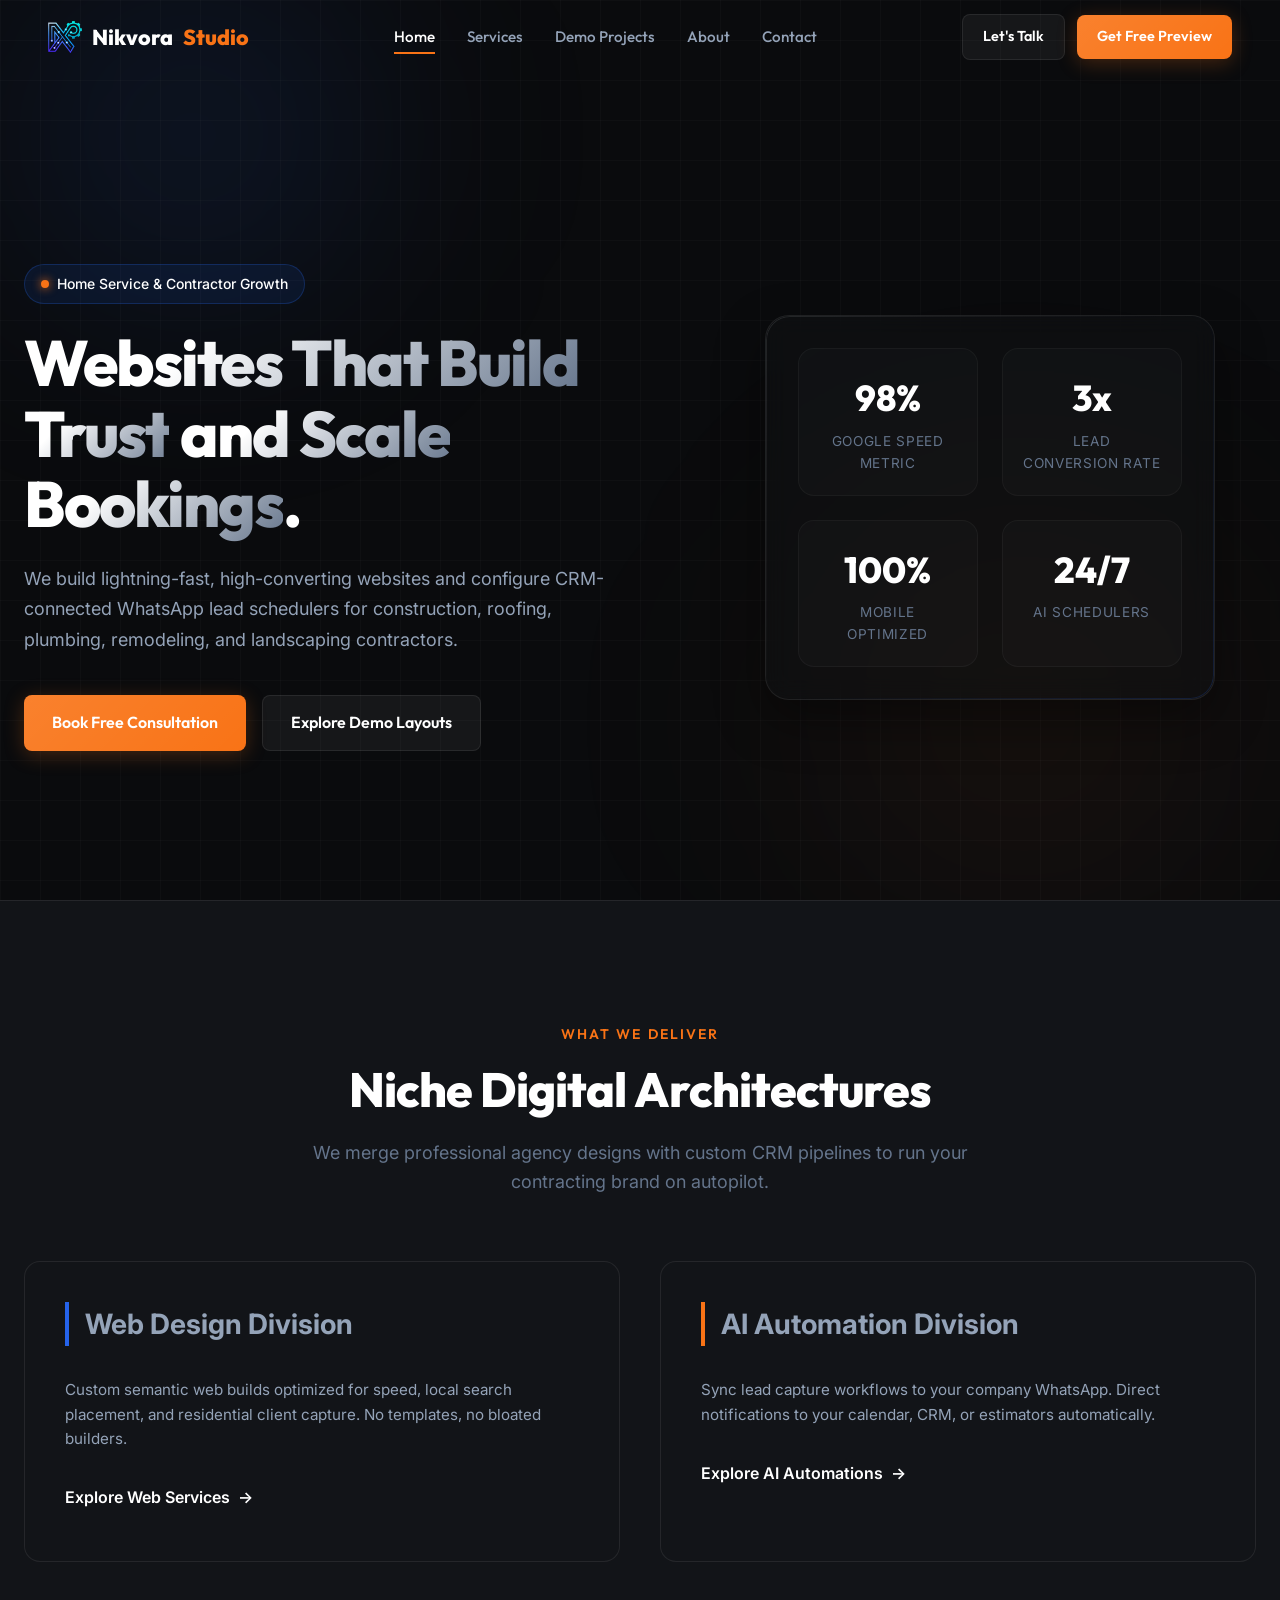
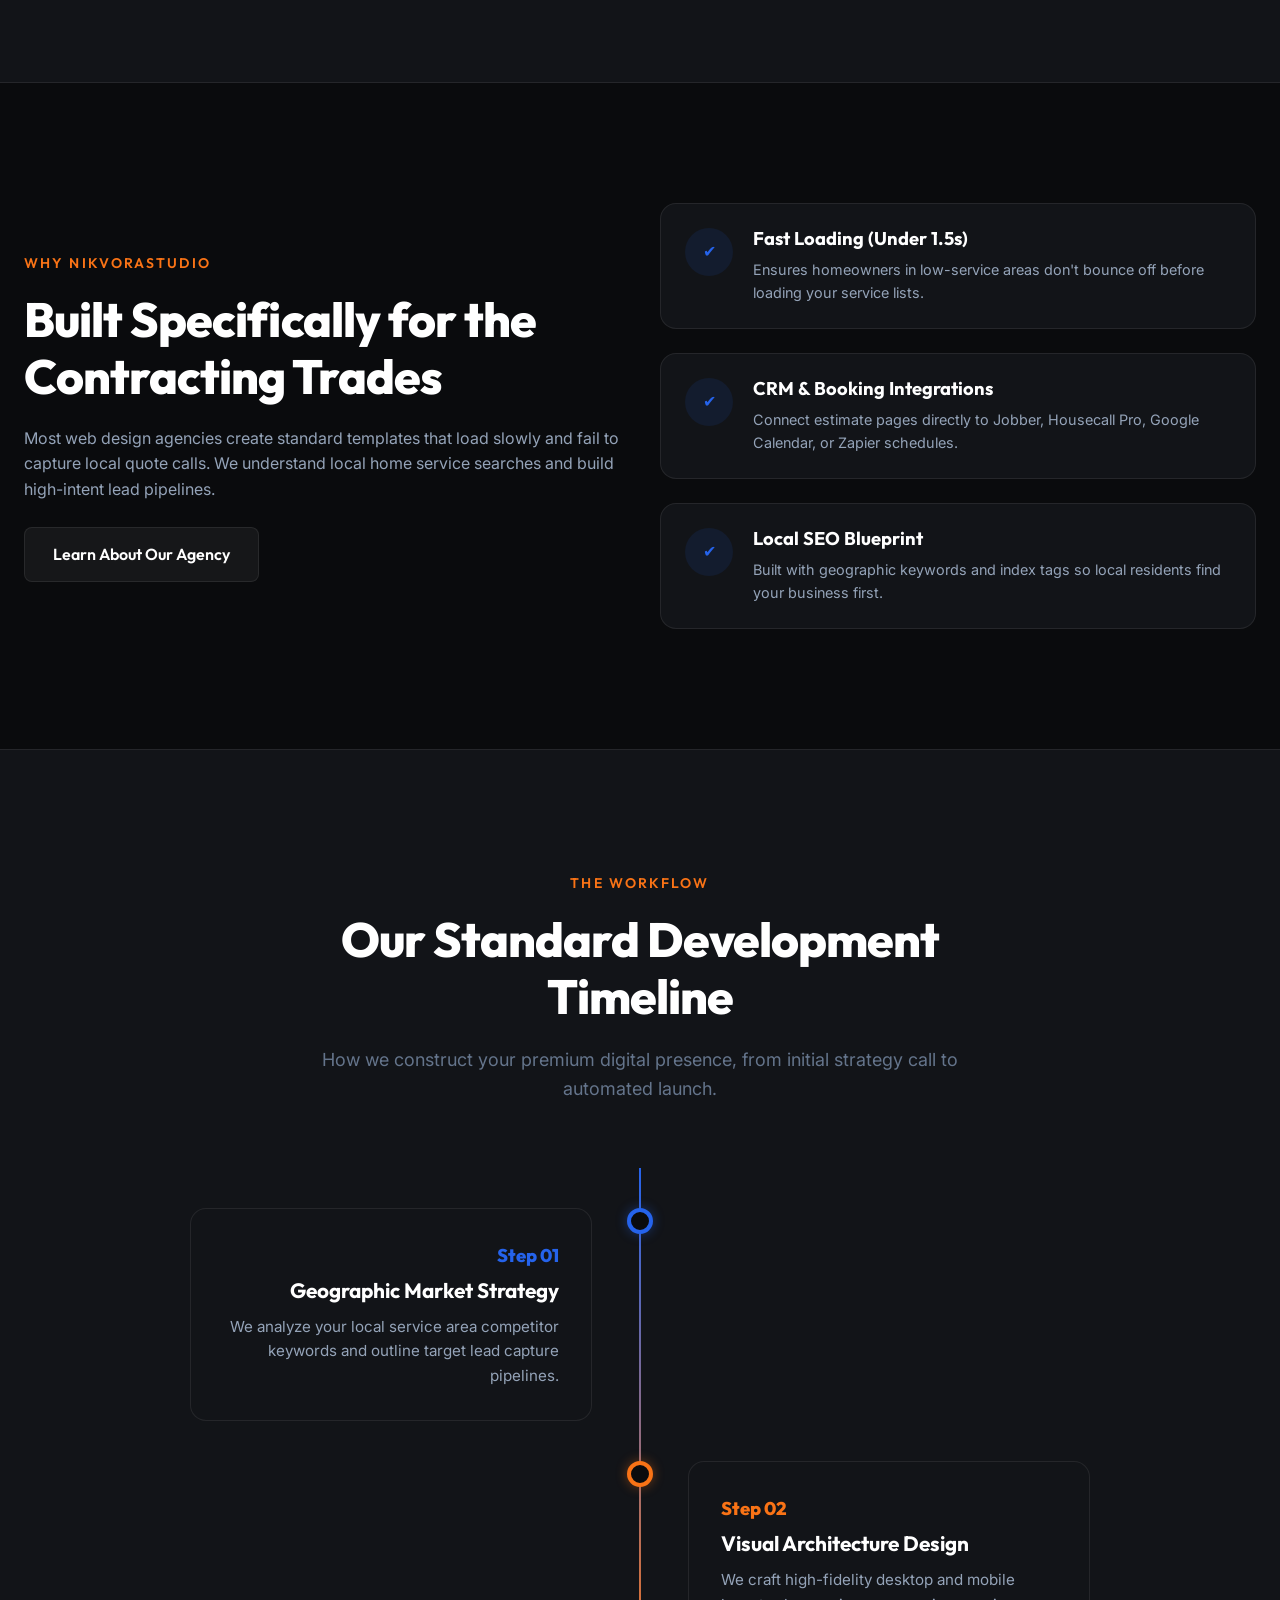
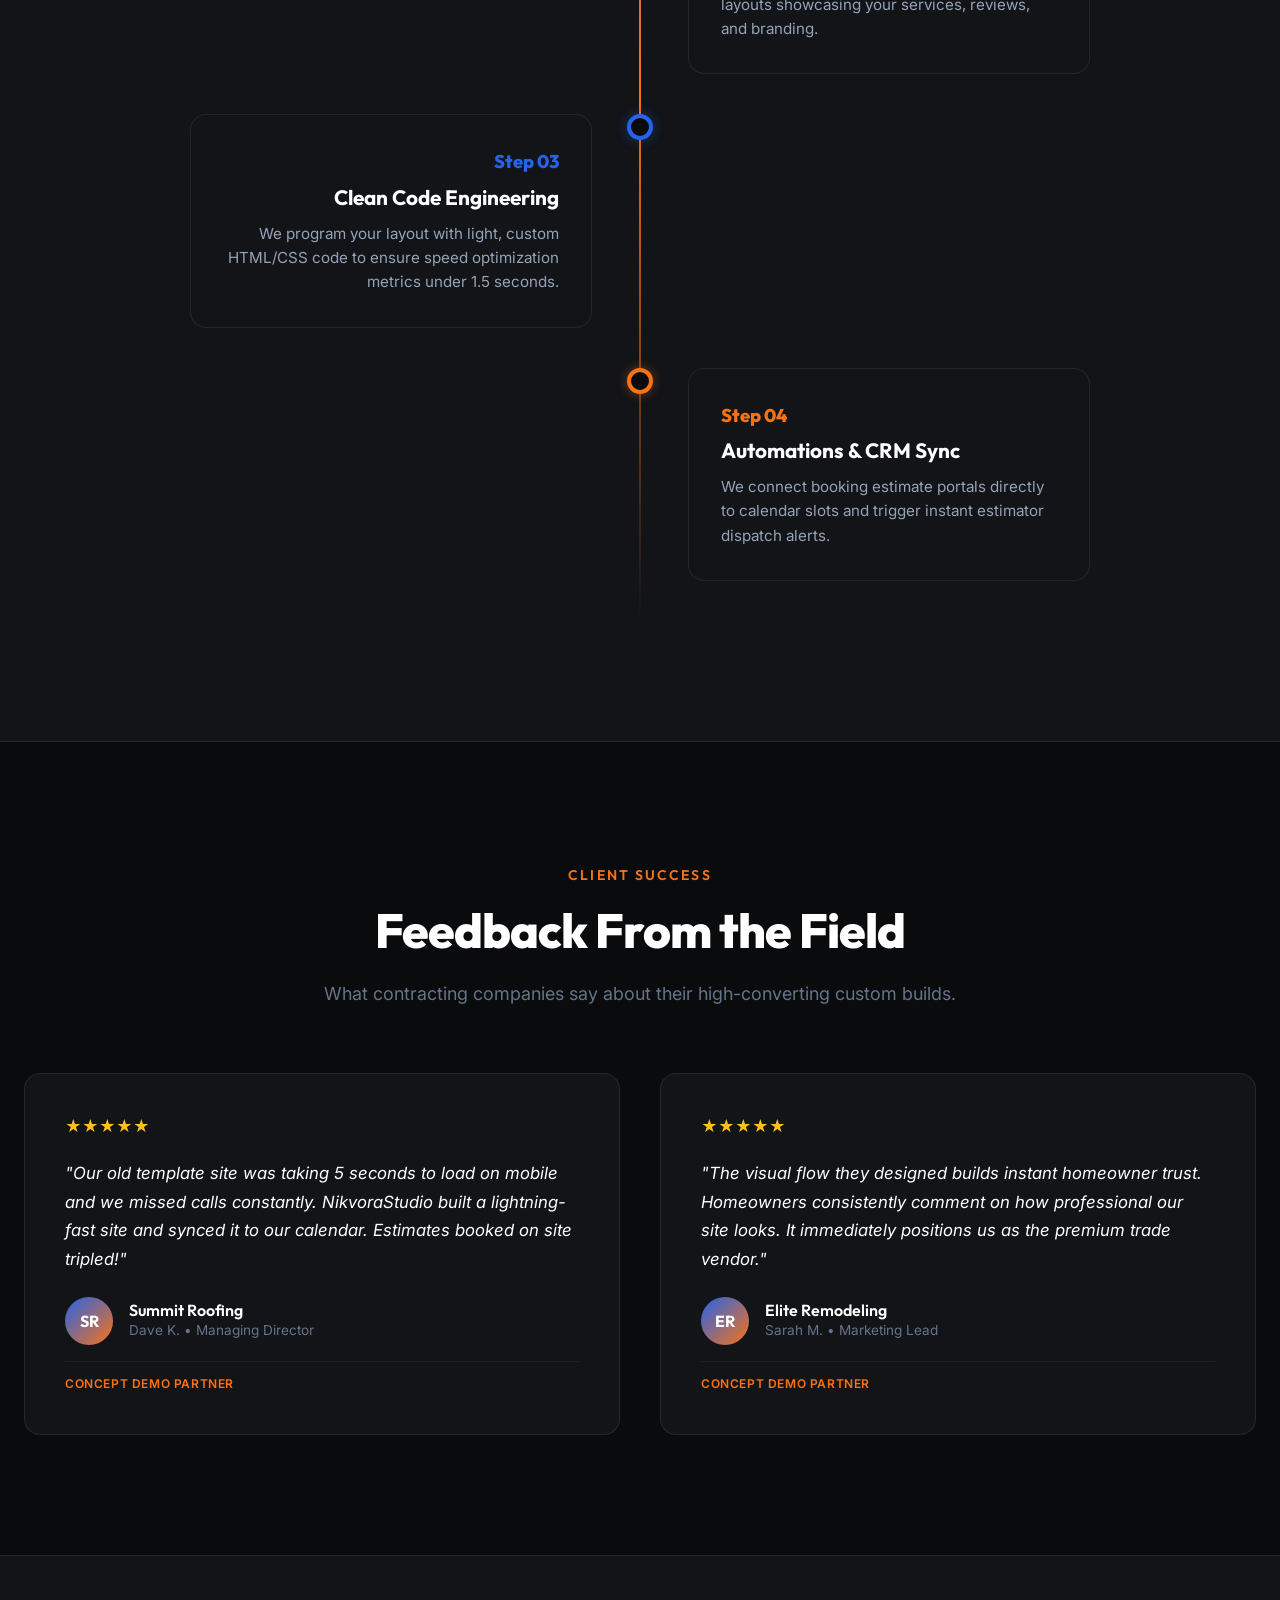
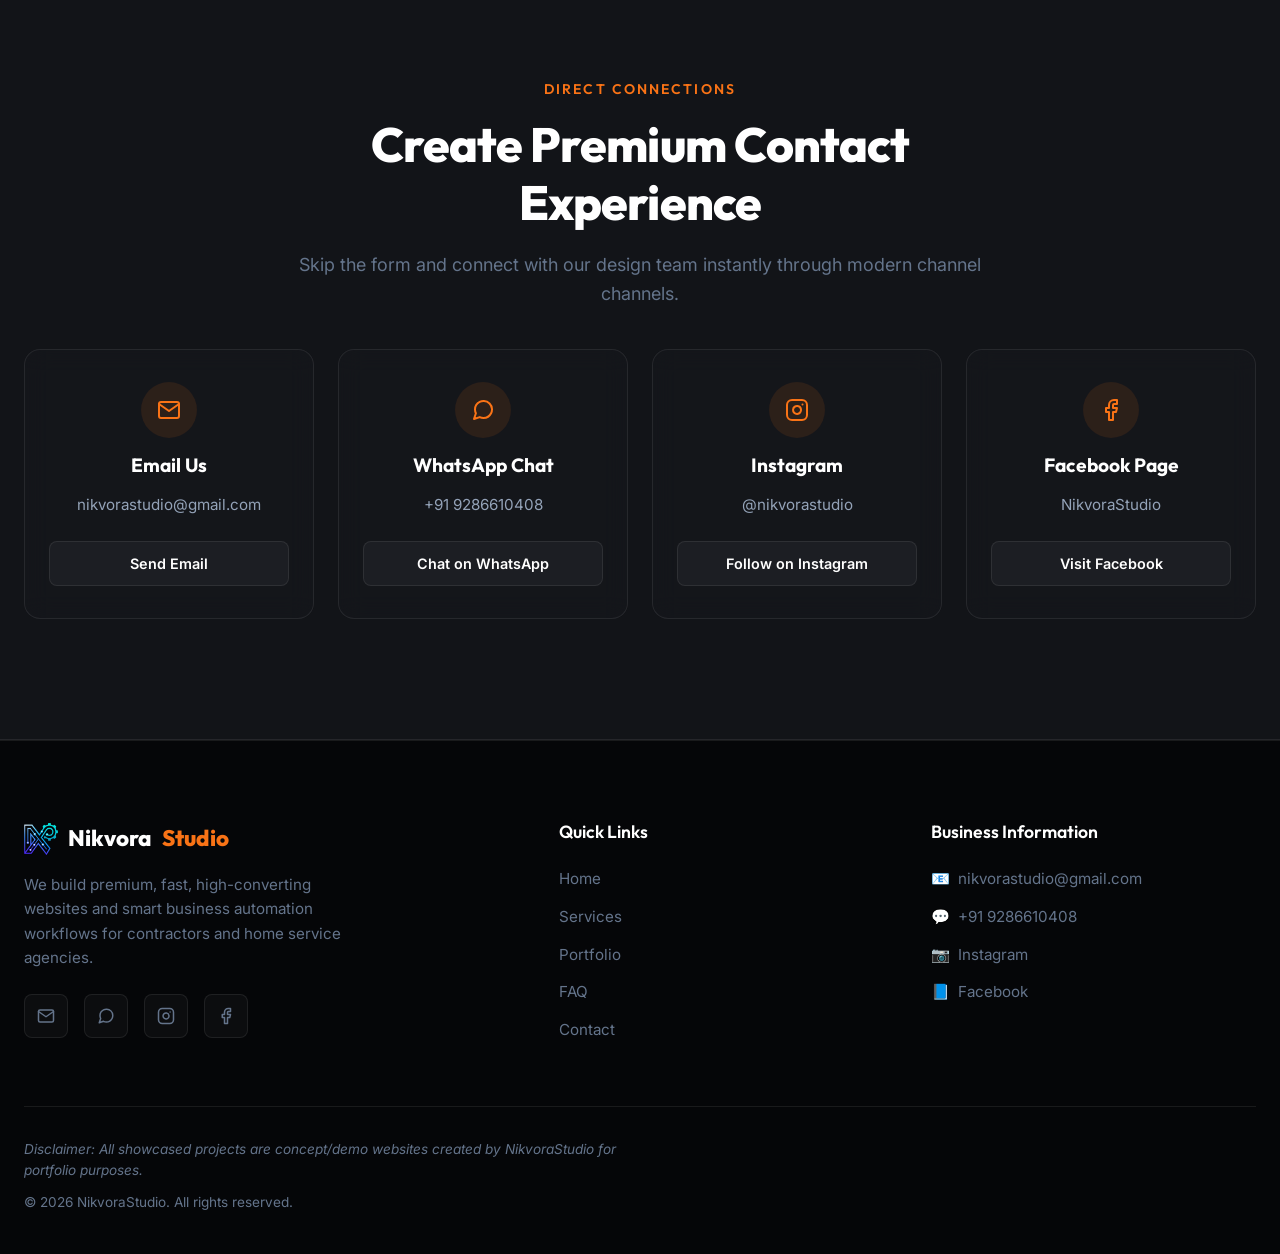
==== commit e6735feb: "Update index.html" ====
--- a/index.html
+++ b/index.html
@@ -86,7 +86,7 @@
       </nav>
 
       <div class="nav-cta">
-        <a href="https://wa.me/917417620570" target="_blank" rel="noopener noreferrer" class="btn btn-secondary" style="padding: 10px 20px; font-size: 0.9rem; margin-right: 12px;">Let's Talk</a>
+        <a href="https://wa.me/919286610408" target="_blank" rel="noopener noreferrer" class="btn btn-secondary" style="padding: 10px 20px; font-size: 0.9rem; margin-right: 12px;">Let's Talk</a>
         <a href="contact.html" class="btn btn-primary" style="padding: 10px 20px; font-size: 0.9rem;">Get Free Preview</a>
       </div>
 
@@ -130,7 +130,7 @@
             We build lightning-fast, high-converting websites and configure CRM-connected WhatsApp lead schedulers for construction, roofing, plumbing, remodeling, and landscaping contractors.
           </p>
           <div class="btn-group">
-            <a href="https://wa.me/917417620570" target="_blank" rel="noopener noreferrer" class="btn btn-primary">Book Free Consultation</a>
+            <a href="https://wa.me/919286610408" target="_blank" rel="noopener noreferrer" class="btn btn-primary">Book Free Consultation</a>
             <a href="projects.html" class="btn btn-secondary">Explore Demo Layouts</a>
           </div>
         </div>
@@ -347,8 +347,8 @@
             </svg>
           </div>
           <h3 class="contact-method-title">WhatsApp Chat</h3>
-          <p class="contact-method-desc">+91 7417620570</p>
-          <a href="https://wa.me/917417620570" class="contact-method-btn" target="_blank" rel="noopener noreferrer">Chat on WhatsApp</a>
+          <p class="contact-method-desc">+91 9286610408</p>
+          <a href="https://wa.me/919286610408" class="contact-method-btn" target="_blank" rel="noopener noreferrer">Chat on WhatsApp</a>
         </div>
 
         <!-- Card 3: Instagram -->
@@ -395,7 +395,7 @@
             <a href="mailto:nikvorastudio@gmail.com" class="social-btn" target="_blank" rel="noopener noreferrer" aria-label="Send Email">
               <svg viewBox="0 0 24 24" fill="none" stroke="currentColor" stroke-width="2" stroke-linecap="round" stroke-linejoin="round"><path d="M4 4h16c1.1 0 2 .9 2 2v12c0 1.1-.9 2-2 2H4c-1.1 0-2-.9-2-2V6c0-1.1.9-2 2-2z"></path><polyline points="22,6 12,13 2,6"></polyline></svg>
             </a>
-            <a href="https://wa.me/917417620570" class="social-btn" target="_blank" rel="noopener noreferrer" aria-label="Chat on WhatsApp">
+            <a href="https://wa.me/919286610408" class="social-btn" target="_blank" rel="noopener noreferrer" aria-label="Chat on WhatsApp">
               <svg viewBox="0 0 24 24" fill="none" stroke="currentColor" stroke-width="2" stroke-linecap="round" stroke-linejoin="round"><path d="M21 11.5a8.38 8.38 0 0 1-.9 3.8 8.5 8.5 0 0 1-7.6 4.7 8.38 8.38 0 0 1-3.8-.9L3 21l1.9-5.7a8.38 8.38 0 0 1-.9-3.8 8.5 8.5 0 0 1 4.7-7.6 8.38 8.38 0 0 1 3.8-.9h.5a8.48 8.48 0 0 1 8 8v.5z"></path></svg>
             </a>
             <a href="https://www.instagram.com/nikvorastudio?igsh=MWVzdHZkODl2YmxhbA==" class="social-btn" target="_blank" rel="noopener noreferrer" aria-label="Follow on Instagram">
@@ -422,7 +422,7 @@
           <h4>Business Information</h4>
           <ul>
             <li><a href="mailto:nikvorastudio@gmail.com"><span style="margin-right: 8px;">📧</span>nikvorastudio@gmail.com</a></li>
-            <li><a href="https://wa.me/917417620570" target="_blank" rel="noopener noreferrer"><span style="margin-right: 8px;">💬</span>+91 7417620570</a></li>
+            <li><a href="https://wa.me/919286610408" target="_blank" rel="noopener noreferrer"><span style="margin-right: 8px;">💬</span>+91 9286610408</a></li>
             <li><a href="https://www.instagram.com/nikvorastudio?igsh=MWVzdHZkODl2YmxhbA==" target="_blank" rel="noopener noreferrer"><span style="margin-right: 8px;">📷</span>Instagram</a></li>
             <li><a href="https://www.facebook.com/share/192GJzBJwP/" target="_blank" rel="noopener noreferrer"><span style="margin-right: 8px;">📘</span>Facebook</a></li>
           </ul>
